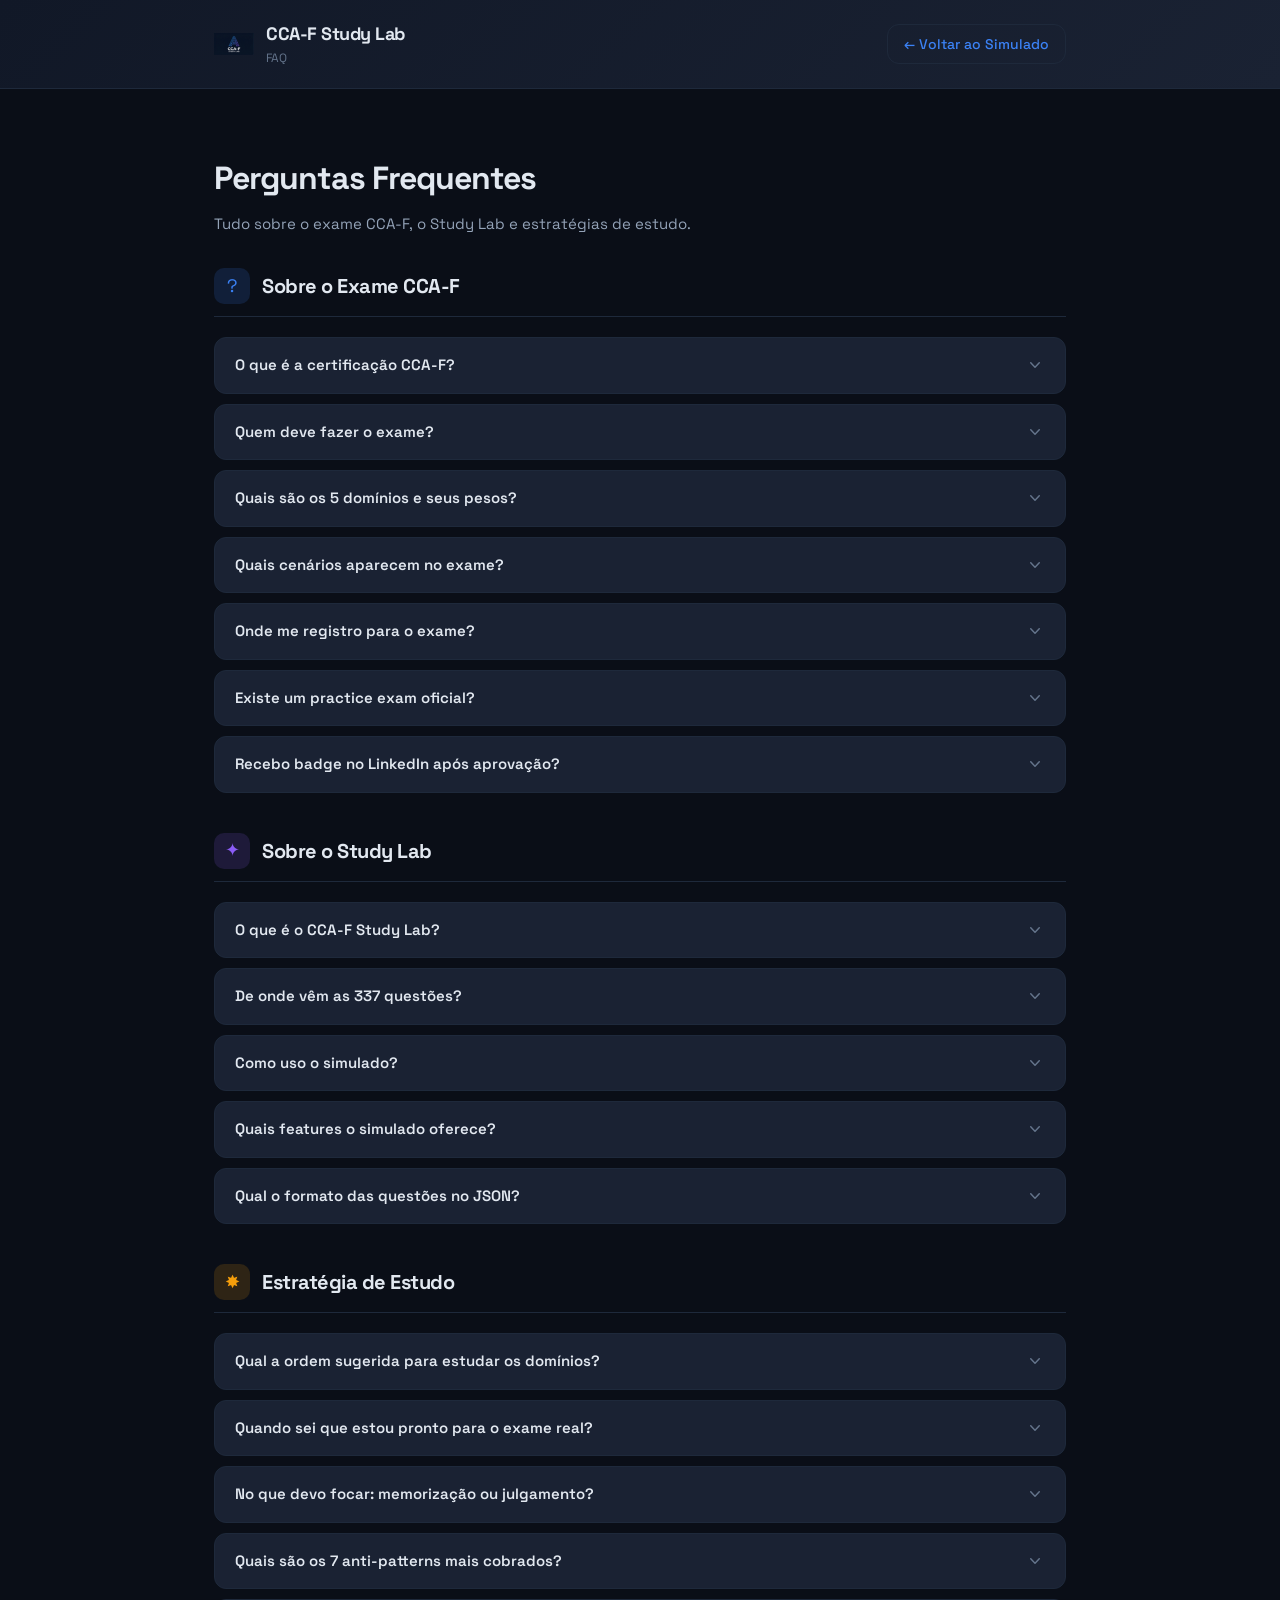
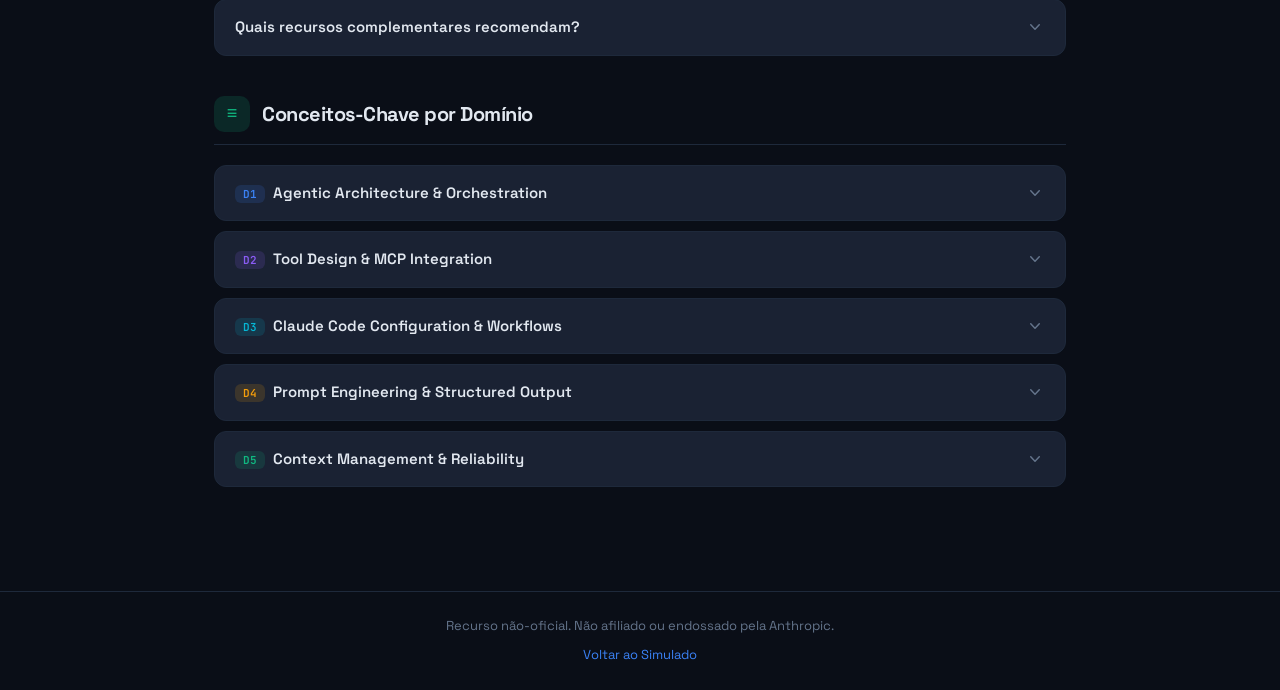
==== ccaf-faq.html @ 4660d0f8 "feat: add inline favicon, logo, and OpenGraph/Twitter meta tags to HTML files" ====
<!DOCTYPE html>
<html lang="pt-BR">
<head>
<meta charset="UTF-8">
<meta name="viewport" content="width=device-width, initial-scale=1.0">
<title>CCA-F Study Lab — FAQ</title>
<link rel="icon" type="image/png" href="[data-uri]" />
<meta name="description" content="Simulado interativo com 337 questões para a certificação Claude Certified Architect — Foundations (CCA-F). Cobrindo todos os 5 domínios do exame." />
<meta name="theme-color" content="#0a0e17" />
<meta property="og:title" content="CCA-F Study Lab — Simulado Claude Certified Architect" />
<meta property="og:description" content="337 questões de prática para a certificação Claude Certified Architect — Foundations. 5 domínios, 6 fontes, score escalado, feedback imediato." />
<meta property="og:image" content="https://felipebossolani.github.io/claude-certified-architect-foundations-simulado/logo.png" />
<meta property="og:type" content="website" />
<meta name="twitter:card" content="summary_large_image" />
<meta name="twitter:title" content="CCA-F Study Lab" />
<meta name="twitter:description" content="337 questões para a certificação Claude Certified Architect — Foundations" />
<meta name="twitter:image" content="https://felipebossolani.github.io/claude-certified-architect-foundations-simulado/logo.png" />
<link href="https://fonts.googleapis.com/css2?family=JetBrains+Mono:wght@400;500;700&family=Space+Grotesk:wght@400;500;600;700&display=swap" rel="stylesheet">
<style>
:root {
  --bg-primary: #0a0e17;
  --bg-secondary: #111827;
  --bg-card: #1a2233;
  --bg-hover: #1e293b;
  --text-primary: #e2e8f0;
  --text-secondary: #94a3b8;
  --text-muted: #64748b;
  --accent-blue: #3b82f6;
  --accent-cyan: #06b6d4;
  --accent-purple: #8b5cf6;
  --accent-green: #10b981;
  --accent-red: #ef4444;
  --accent-amber: #f59e0b;
  --border: #1e293b;
  --border-active: #334155;
  --radius: 12px;
  --glow-blue: 0 0 20px rgba(59, 130, 246, 0.15);
}
* { margin: 0; padding: 0; box-sizing: border-box; }
body {
  font-family: 'Space Grotesk', sans-serif;
  background: var(--bg-primary);
  color: var(--text-primary);
  min-height: 100vh;
  line-height: 1.6;
}
code, .mono { font-family: 'JetBrains Mono', monospace; }

/* Header */
.header {
  background: linear-gradient(135deg, var(--bg-secondary), var(--bg-card));
  border-bottom: 1px solid var(--border);
  padding: 20px 0;
  position: sticky; top: 0; z-index: 100;
  backdrop-filter: blur(10px);
}
.header-inner {
  max-width: 900px; margin: 0 auto; padding: 0 24px;
  display: flex; align-items: center; justify-content: space-between;
}
.logo { display: flex; align-items: center; gap: 12px; text-decoration: none; }
.logo-icon {
  width: 40px; height: 40px; border-radius: 10px;
  object-fit: contain;
}
.logo-text { font-size: 18px; font-weight: 700; letter-spacing: -0.5px; color: var(--text-primary); }
.logo-sub { font-size: 12px; color: var(--text-muted); font-weight: 400; }
.back-link {
  display: flex; align-items: center; gap: 6px;
  color: var(--accent-blue); text-decoration: none; font-size: 14px; font-weight: 500;
  padding: 8px 16px; border-radius: var(--radius);
  border: 1px solid var(--border); transition: all 0.2s;
}
.back-link:hover { border-color: var(--accent-blue); background: rgba(59,130,246,0.08); }

/* Container */
.container { max-width: 900px; margin: 0 auto; padding: 24px; }

/* Hero */
.hero { padding: 40px 0 32px; }
.hero-title { font-size: 32px; font-weight: 700; letter-spacing: -1px; margin-bottom: 8px; }
.hero-subtitle { color: var(--text-secondary); font-size: 15px; max-width: 600px; }

/* Section */
.section { margin-bottom: 40px; }
.section-header {
  display: flex; align-items: center; gap: 12px; margin-bottom: 20px;
  padding-bottom: 12px; border-bottom: 1px solid var(--border);
}
.section-icon {
  width: 36px; height: 36px; border-radius: 10px;
  display: flex; align-items: center; justify-content: center;
  font-size: 18px; flex-shrink: 0;
}
.section-icon.exam { background: rgba(59,130,246,0.15); color: var(--accent-blue); }
.section-icon.lab { background: rgba(139,92,246,0.15); color: var(--accent-purple); }
.section-icon.strategy { background: rgba(245,158,11,0.15); color: var(--accent-amber); }
.section-icon.concepts { background: rgba(16,185,129,0.15); color: var(--accent-green); }
.section-title { font-size: 20px; font-weight: 700; letter-spacing: -0.5px; }

/* Accordion */
.faq-item {
  background: var(--bg-card); border: 1px solid var(--border);
  border-radius: var(--radius); margin-bottom: 10px;
  overflow: hidden; transition: border-color 0.2s;
}
.faq-item:hover { border-color: var(--border-active); }
.faq-item.open { border-color: var(--border-active); }
.faq-question {
  padding: 16px 20px; cursor: pointer; user-select: none;
  display: flex; align-items: center; justify-content: space-between; gap: 16px;
  font-weight: 600; font-size: 15px; line-height: 1.5;
}
.faq-question:hover { background: var(--bg-hover); }
.faq-chevron {
  flex-shrink: 0; width: 20px; height: 20px;
  transition: transform 0.25s ease;
  color: var(--text-muted);
}
.faq-item.open .faq-chevron { transform: rotate(180deg); }
.faq-answer {
  max-height: 0; overflow: hidden;
  transition: max-height 0.35s ease;
}
.faq-answer-inner {
  padding: 0 20px 20px;
  font-size: 14px; color: var(--text-secondary); line-height: 1.7;
}
.faq-answer-inner p { margin-bottom: 12px; }
.faq-answer-inner p:last-child { margin-bottom: 0; }
.faq-answer-inner strong { color: var(--text-primary); }
.faq-answer-inner code {
  background: rgba(6,182,212,0.1); padding: 2px 6px; border-radius: 4px;
  font-size: 13px; color: var(--accent-cyan);
}
.faq-answer-inner a { color: var(--accent-blue); text-decoration: none; }
.faq-answer-inner a:hover { text-decoration: underline; }
.faq-answer-inner ul, .faq-answer-inner ol { margin: 8px 0 12px 20px; }
.faq-answer-inner li { margin-bottom: 6px; }

/* Domain table */
.domain-table { width: 100%; border-collapse: collapse; margin: 12px 0; font-size: 13px; }
.domain-table th {
  text-align: left; padding: 8px 12px; font-weight: 600;
  border-bottom: 1px solid var(--border); color: var(--text-muted);
  font-family: 'JetBrains Mono', monospace; font-size: 11px; text-transform: uppercase; letter-spacing: 0.5px;
}
.domain-table td { padding: 8px 12px; border-bottom: 1px solid var(--border); }
.domain-badge {
  padding: 2px 8px; border-radius: 6px; font-size: 11px;
  font-weight: 600; font-family: 'JetBrains Mono', monospace;
}
.d1-badge { background: rgba(59,130,246,0.15); color: var(--accent-blue); }
.d2-badge { background: rgba(139,92,246,0.15); color: var(--accent-purple); }
.d3-badge { background: rgba(6,182,212,0.15); color: var(--accent-cyan); }
.d4-badge { background: rgba(245,158,11,0.15); color: var(--accent-amber); }
.d5-badge { background: rgba(16,185,129,0.15); color: var(--accent-green); }

/* Info box */
.info-box {
  background: rgba(59,130,246,0.06);
  border-left: 3px solid var(--accent-blue);
  border-radius: 0 8px 8px 0;
  padding: 12px 16px; margin: 12px 0;
  font-size: 13px;
}
.warning-box {
  background: rgba(245,158,11,0.06);
  border-left: 3px solid var(--accent-amber);
  border-radius: 0 8px 8px 0;
  padding: 12px 16px; margin: 12px 0;
  font-size: 13px;
}

/* Concept cards */
.concept-grid { display: grid; gap: 8px; margin: 12px 0; }
.concept-item {
  display: flex; gap: 8px; align-items: baseline;
  font-size: 13px; line-height: 1.6;
}
.concept-bullet {
  flex-shrink: 0; width: 6px; height: 6px; border-radius: 50%;
  margin-top: 8px;
}

/* Footer */
.footer {
  border-top: 1px solid var(--border);
  padding: 24px 0; margin-top: 40px;
  text-align: center; font-size: 13px; color: var(--text-muted);
}
.footer a { color: var(--accent-blue); text-decoration: none; }
.footer a:hover { text-decoration: underline; }

@media (max-width: 640px) {
  .header-inner { flex-direction: column; gap: 12px; }
  .hero-title { font-size: 24px; }
  .faq-question { font-size: 14px; padding: 14px 16px; }
  .faq-answer-inner { padding: 0 16px 16px; }
  .domain-table { font-size: 12px; }
  .domain-table th, .domain-table td { padding: 6px 8px; }
}
</style>
</head>
<body>

<header class="header">
  <div class="header-inner">
    <a href="index.html" class="logo">
      <img class="logo-icon" src="[data-uri]" alt="CCA-F Study Lab" />
      <div><div class="logo-text">CCA-F Study Lab</div><div class="logo-sub">FAQ</div></div>
    </a>
    <a href="index.html" class="back-link">← Voltar ao Simulado</a>
  </div>
</header>

<main class="container">
  <div class="hero">
    <div class="hero-title">Perguntas Frequentes</div>
    <div class="hero-subtitle">Tudo sobre o exame CCA-F, o Study Lab e estratégias de estudo.</div>
  </div>

  <!-- ═══════════════════════════════════ -->
  <!-- SOBRE O EXAME CCA-F               -->
  <!-- ═══════════════════════════════════ -->
  <div class="section">
    <div class="section-header">
      <div class="section-icon exam">?</div>
      <div class="section-title">Sobre o Exame CCA-F</div>
    </div>

    <div class="faq-item">
      <div class="faq-question" onclick="toggle(this)">
        O que é a certificação CCA-F?
        <svg class="faq-chevron" viewBox="0 0 20 20" fill="currentColor"><path fill-rule="evenodd" d="M5.23 7.21a.75.75 0 011.06.02L10 11.168l3.71-3.938a.75.75 0 111.08 1.04l-4.25 4.5a.75.75 0 01-1.08 0l-4.25-4.5a.75.75 0 01.02-1.06z"/></svg>
      </div>
      <div class="faq-answer"><div class="faq-answer-inner">
        <p>A <strong>Claude Certified Architect — Foundations (CCA-F)</strong> é a certificação de nível 301 da Anthropic para arquitetos de soluções que trabalham com Claude.</p>
        <table class="domain-table">
          <tr><td><strong>Formato</strong></td><td>60 questões de múltipla escolha</td></tr>
          <tr><td><strong>Duração</strong></td><td>120 minutos</td></tr>
          <tr><td><strong>Score mínimo</strong></td><td>720 / 1000 (escala de 100–1000)</td></tr>
          <tr><td><strong>Custo</strong></td><td>$99 USD</td></tr>
          <tr><td><strong>Tentativas</strong></td><td>1 tentativa por compra</td></tr>
          <tr><td><strong>Proctoring</strong></td><td>Online, via ProctorFree</td></tr>
        </table>
        <p>Após aprovação, você recebe um badge digital para adicionar ao LinkedIn.</p>
      </div></div>
    </div>

    <div class="faq-item">
      <div class="faq-question" onclick="toggle(this)">
        Quem deve fazer o exame?
        <svg class="faq-chevron" viewBox="0 0 20 20" fill="currentColor"><path fill-rule="evenodd" d="M5.23 7.21a.75.75 0 011.06.02L10 11.168l3.71-3.938a.75.75 0 111.08 1.04l-4.25 4.5a.75.75 0 01-1.08 0l-4.25-4.5a.75.75 0 01.02-1.06z"/></svg>
      </div>
      <div class="faq-answer"><div class="faq-answer-inner">
        <p>O exame é voltado para <strong>solution architects</strong> com pelo menos <strong>6 meses de experiência prática</strong> com o ecossistema Claude, incluindo:</p>
        <ul>
          <li>Claude APIs (Messages API, tool use)</li>
          <li>Agent SDK e padrões de agentes</li>
          <li>Claude Code (CLI, configuração, workflows)</li>
          <li>Model Context Protocol (MCP)</li>
        </ul>
        <p>Se você é desenvolvedor, CTO ou tech lead que usa Claude em produção, este é o exame certo.</p>
      </div></div>
    </div>

    <div class="faq-item">
      <div class="faq-question" onclick="toggle(this)">
        Quais são os 5 domínios e seus pesos?
        <svg class="faq-chevron" viewBox="0 0 20 20" fill="currentColor"><path fill-rule="evenodd" d="M5.23 7.21a.75.75 0 011.06.02L10 11.168l3.71-3.938a.75.75 0 111.08 1.04l-4.25 4.5a.75.75 0 01-1.08 0l-4.25-4.5a.75.75 0 01.02-1.06z"/></svg>
      </div>
      <div class="faq-answer"><div class="faq-answer-inner">
        <table class="domain-table">
          <thead><tr><th>Domínio</th><th>Título</th><th>Peso</th></tr></thead>
          <tbody>
            <tr><td><span class="domain-badge d1-badge">D1</span></td><td>Agentic Architecture &amp; Orchestration</td><td><strong>27%</strong></td></tr>
            <tr><td><span class="domain-badge d2-badge">D2</span></td><td>Tool Design &amp; MCP Integration</td><td><strong>18%</strong></td></tr>
            <tr><td><span class="domain-badge d3-badge">D3</span></td><td>Claude Code Configuration &amp; Workflows</td><td><strong>20%</strong></td></tr>
            <tr><td><span class="domain-badge d4-badge">D4</span></td><td>Prompt Engineering &amp; Structured Output</td><td><strong>20%</strong></td></tr>
            <tr><td><span class="domain-badge d5-badge">D5</span></td><td>Context Management &amp; Reliability</td><td><strong>15%</strong></td></tr>
          </tbody>
        </table>
        <p>D1 sozinho vale mais de um quarto do exame — é o domínio mais importante.</p>
      </div></div>
    </div>

    <div class="faq-item">
      <div class="faq-question" onclick="toggle(this)">
        Quais cenários aparecem no exame?
        <svg class="faq-chevron" viewBox="0 0 20 20" fill="currentColor"><path fill-rule="evenodd" d="M5.23 7.21a.75.75 0 011.06.02L10 11.168l3.71-3.938a.75.75 0 111.08 1.04l-4.25 4.5a.75.75 0 01-1.08 0l-4.25-4.5a.75.75 0 01.02-1.06z"/></svg>
      </div>
      <div class="faq-answer"><div class="faq-answer-inner">
        <p>Existem <strong>6 cenários</strong> no banco do exame. Em cada tentativa, <strong>4 são sorteados</strong>:</p>
        <ol>
          <li><strong>Customer Support Resolution Agent</strong> — loops agênticos, tool design, escalation</li>
          <li><strong>Code Generation with Claude Code</strong> — CLAUDE.md, plan mode, slash commands</li>
          <li><strong>Multi-Agent Research System</strong> — coordinator patterns, error propagation, context</li>
          <li><strong>Developer Productivity with Claude</strong> — built-in tools, MCP integration</li>
          <li><strong>Claude Code for CI/CD</strong> — non-interactive mode, structured output, batch</li>
          <li><strong>Structured Data Extraction</strong> — JSON schemas, validation loops, human review</li>
        </ol>
        <p>As questões são contextualizadas dentro desses cenários, exigindo julgamento arquitetural aplicado.</p>
      </div></div>
    </div>

    <div class="faq-item">
      <div class="faq-question" onclick="toggle(this)">
        Onde me registro para o exame?
        <svg class="faq-chevron" viewBox="0 0 20 20" fill="currentColor"><path fill-rule="evenodd" d="M5.23 7.21a.75.75 0 011.06.02L10 11.168l3.71-3.938a.75.75 0 111.08 1.04l-4.25 4.5a.75.75 0 01-1.08 0l-4.25-4.5a.75.75 0 01.02-1.06z"/></svg>
      </div>
      <div class="faq-answer"><div class="faq-answer-inner">
        <p>O registro é feito na <a href="https://anthropic.skilljar.com" target="_blank">Anthropic Academy (anthropic.skilljar.com)</a>. Lá você encontra os cursos preparatórios gratuitos e o link para comprar o voucher do exame ($99).</p>
      </div></div>
    </div>

    <div class="faq-item">
      <div class="faq-question" onclick="toggle(this)">
        Existe um practice exam oficial?
        <svg class="faq-chevron" viewBox="0 0 20 20" fill="currentColor"><path fill-rule="evenodd" d="M5.23 7.21a.75.75 0 011.06.02L10 11.168l3.71-3.938a.75.75 0 111.08 1.04l-4.25 4.5a.75.75 0 01-1.08 0l-4.25-4.5a.75.75 0 01.02-1.06z"/></svg>
      </div>
      <div class="faq-answer"><div class="faq-answer-inner">
        <p>Sim. A Anthropic disponibiliza um <strong>practice exam com 60 questões</strong> no Skilljar, gratuito. Ele simula o formato real do exame.</p>
        <div class="info-box">
          <strong>Dica:</strong> Tente tirar <strong>900+ no practice exam</strong> antes de agendar o exame real. Se você está consistentemente acima de 900, provavelmente está pronto.
        </div>
      </div></div>
    </div>

    <div class="faq-item">
      <div class="faq-question" onclick="toggle(this)">
        Recebo badge no LinkedIn após aprovação?
        <svg class="faq-chevron" viewBox="0 0 20 20" fill="currentColor"><path fill-rule="evenodd" d="M5.23 7.21a.75.75 0 011.06.02L10 11.168l3.71-3.938a.75.75 0 111.08 1.04l-4.25 4.5a.75.75 0 01-1.08 0l-4.25-4.5a.75.75 0 01.02-1.06z"/></svg>
      </div>
      <div class="faq-answer"><div class="faq-answer-inner">
        <p>Sim. Após aprovação, a Anthropic emite um <strong>badge digital</strong> que pode ser adicionado ao seu perfil do LinkedIn como credencial verificável.</p>
      </div></div>
    </div>
  </div>

  <!-- ═══════════════════════════════════ -->
  <!-- SOBRE O STUDY LAB                  -->
  <!-- ═══════════════════════════════════ -->
  <div class="section">
    <div class="section-header">
      <div class="section-icon lab">&#x2726;</div>
      <div class="section-title">Sobre o Study Lab</div>
    </div>

    <div class="faq-item">
      <div class="faq-question" onclick="toggle(this)">
        O que é o CCA-F Study Lab?
        <svg class="faq-chevron" viewBox="0 0 20 20" fill="currentColor"><path fill-rule="evenodd" d="M5.23 7.21a.75.75 0 011.06.02L10 11.168l3.71-3.938a.75.75 0 111.08 1.04l-4.25 4.5a.75.75 0 01-1.08 0l-4.25-4.5a.75.75 0 01.02-1.06z"/></svg>
      </div>
      <div class="faq-answer"><div class="faq-answer-inner">
        <p>Um <strong>repositório de estudos não-oficial</strong> com um simulado interativo para a certificação CCA-F. Criado por e para a comunidade de devs que estão se preparando para o exame.</p>
        <div class="warning-box">
          <strong>Aviso:</strong> Este projeto não é afiliado nem endossado pela Anthropic.
        </div>
      </div></div>
    </div>

    <div class="faq-item">
      <div class="faq-question" onclick="toggle(this)">
        De onde vêm as 337 questões?
        <svg class="faq-chevron" viewBox="0 0 20 20" fill="currentColor"><path fill-rule="evenodd" d="M5.23 7.21a.75.75 0 011.06.02L10 11.168l3.71-3.938a.75.75 0 111.08 1.04l-4.25 4.5a.75.75 0 01-1.08 0l-4.25-4.5a.75.75 0 01.02-1.06z"/></svg>
      </div>
      <div class="faq-answer"><div class="faq-answer-inner">
        <p>As questões foram coletadas e deduplicadas de <strong>6 fontes</strong>:</p>
        <table class="domain-table">
          <thead><tr><th>Fonte</th><th>Qtd</th><th>Origem</th></tr></thead>
          <tbody>
            <tr><td>official-exam-guide</td><td>11</td><td>Anthropic Exam Guide</td></tr>
            <tr><td>community-generated</td><td>45</td><td>Baseadas nos task statements</td></tr>
            <tr><td>sgridworks</td><td>100</td><td><a href="https://github.com/SGridworks/claude-certified-architect-training" target="_blank">SGridworks repo</a></td></tr>
            <tr><td>sgridworks-fullexam</td><td>49</td><td>SGridworks full exam</td></tr>
            <tr><td>olivier-alter</td><td>74</td><td><a href="https://github.com/OlivierAlter/Claude-Certified-Architect-Foundations-Certification-Exam" target="_blank">OlivierAlter repo</a></td></tr>
            <tr><td>paullarionov</td><td>58</td><td><a href="https://github.com/paullarionov/claude-certified-architect" target="_blank">PaulLarionov repo</a></td></tr>
          </tbody>
        </table>
      </div></div>
    </div>

    <div class="faq-item">
      <div class="faq-question" onclick="toggle(this)">
        Como uso o simulado?
        <svg class="faq-chevron" viewBox="0 0 20 20" fill="currentColor"><path fill-rule="evenodd" d="M5.23 7.21a.75.75 0 011.06.02L10 11.168l3.71-3.938a.75.75 0 111.08 1.04l-4.25 4.5a.75.75 0 01-1.08 0l-4.25-4.5a.75.75 0 01.02-1.06z"/></svg>
      </div>
      <div class="faq-answer"><div class="faq-answer-inner">
        <p>Abra o <a href="index.html">simulado</a> no navegador (funciona offline, zero dependências). Na tela inicial:</p>
        <ol>
          <li><strong>Selecione domínios</strong> — escolha D1–D5 individualmente ou todos</li>
          <li><strong>Modo de feedback</strong> — <code>Imediato</code> (revela ao clicar) ou <code>No final</code> (confirma antes)</li>
          <li><strong>Ordem</strong> — <code>Embaralhar</code> ou <code>Sequencial</code></li>
          <li>Clique <strong>Iniciar</strong></li>
        </ol>
      </div></div>
    </div>

    <div class="faq-item">
      <div class="faq-question" onclick="toggle(this)">
        Quais features o simulado oferece?
        <svg class="faq-chevron" viewBox="0 0 20 20" fill="currentColor"><path fill-rule="evenodd" d="M5.23 7.21a.75.75 0 011.06.02L10 11.168l3.71-3.938a.75.75 0 111.08 1.04l-4.25 4.5a.75.75 0 01-1.08 0l-4.25-4.5a.75.75 0 01.02-1.06z"/></svg>
      </div>
      <div class="faq-answer"><div class="faq-answer-inner">
        <ul>
          <li><strong>Score escalado</strong> — 100 a 1000 (mesmo formato do exame real)</li>
          <li><strong>Breakdown por domínio</strong> — veja onde está forte e onde precisa melhorar</li>
          <li><strong>Refazer erradas</strong> — embaralha apenas as questões que você errou para drill down</li>
          <li><strong>Funciona offline</strong> — HTML self-contained, sem server</li>
          <li><strong>Explicações detalhadas</strong> — cada questão tem explicação da resposta correta e por que as alternativas estão erradas</li>
        </ul>
      </div></div>
    </div>

    <div class="faq-item">
      <div class="faq-question" onclick="toggle(this)">
        Qual o formato das questões no JSON?
        <svg class="faq-chevron" viewBox="0 0 20 20" fill="currentColor"><path fill-rule="evenodd" d="M5.23 7.21a.75.75 0 011.06.02L10 11.168l3.71-3.938a.75.75 0 111.08 1.04l-4.25 4.5a.75.75 0 01-1.08 0l-4.25-4.5a.75.75 0 01.02-1.06z"/></svg>
      </div>
      <div class="faq-answer"><div class="faq-answer-inner">
        <p>Cada questão em <code>all_questions.json</code> segue este schema:</p>
        <pre style="background:var(--bg-secondary);padding:16px;border-radius:8px;overflow-x:auto;margin:12px 0;font-size:13px;line-height:1.5;"><code>{
  "id": "D1-001",
  "source": "official-exam-guide",
  "scenario": "Customer Support Resolution Agent",
  "task_statement": "1.4",
  "question": "Texto da pergunta...",
  "options": { "A": "...", "B": "...", "C": "...", "D": "..." },
  "correct": "A",
  "explanation": "Explicação detalhada...",
  "domain": "D1"
}</code></pre>
      </div></div>
    </div>
  </div>

  <!-- ═══════════════════════════════════ -->
  <!-- ESTRATÉGIA DE ESTUDO               -->
  <!-- ═══════════════════════════════════ -->
  <div class="section">
    <div class="section-header">
      <div class="section-icon strategy">&#x2738;</div>
      <div class="section-title">Estratégia de Estudo</div>
    </div>

    <div class="faq-item">
      <div class="faq-question" onclick="toggle(this)">
        Qual a ordem sugerida para estudar os domínios?
        <svg class="faq-chevron" viewBox="0 0 20 20" fill="currentColor"><path fill-rule="evenodd" d="M5.23 7.21a.75.75 0 011.06.02L10 11.168l3.71-3.938a.75.75 0 111.08 1.04l-4.25 4.5a.75.75 0 01-1.08 0l-4.25-4.5a.75.75 0 01.02-1.06z"/></svg>
      </div>
      <div class="faq-answer"><div class="faq-answer-inner">
        <p><strong>Por peso no exame:</strong></p>
        <ol>
          <li><span class="domain-badge d1-badge">D1</span> Agentic Architecture — <strong>27%</strong> (maior peso, comece aqui)</li>
          <li><span class="domain-badge d3-badge">D3</span> Claude Code Config — <strong>20%</strong></li>
          <li><span class="domain-badge d4-badge">D4</span> Prompt Engineering — <strong>20%</strong></li>
          <li><span class="domain-badge d2-badge">D2</span> Tool Design &amp; MCP — <strong>18%</strong></li>
          <li><span class="domain-badge d5-badge">D5</span> Context &amp; Reliability — <strong>15%</strong></li>
        </ol>
        <p><strong>Alternativa — por familiaridade:</strong> se você já usa Claude Code no dia a dia, comece por D3 para consolidar o que já sabe, e depois ataque D1.</p>
      </div></div>
    </div>

    <div class="faq-item">
      <div class="faq-question" onclick="toggle(this)">
        Quando sei que estou pronto para o exame real?
        <svg class="faq-chevron" viewBox="0 0 20 20" fill="currentColor"><path fill-rule="evenodd" d="M5.23 7.21a.75.75 0 011.06.02L10 11.168l3.71-3.938a.75.75 0 111.08 1.04l-4.25 4.5a.75.75 0 01-1.08 0l-4.25-4.5a.75.75 0 01.02-1.06z"/></svg>
      </div>
      <div class="faq-answer"><div class="faq-answer-inner">
        <p>Faça o <strong>practice exam oficial no Skilljar</strong>. Se você tirar consistentemente <strong>900+</strong>, provavelmente está pronto.</p>
        <div class="info-box">
          O exame real tem 60 questões e exige 720 para aprovação. Uma margem de 180 pontos (900 vs 720) dá confiança suficiente para lidar com questões mais difíceis ou cenários desconhecidos.
        </div>
      </div></div>
    </div>

    <div class="faq-item">
      <div class="faq-question" onclick="toggle(this)">
        No que devo focar: memorização ou julgamento?
        <svg class="faq-chevron" viewBox="0 0 20 20" fill="currentColor"><path fill-rule="evenodd" d="M5.23 7.21a.75.75 0 011.06.02L10 11.168l3.71-3.938a.75.75 0 111.08 1.04l-4.25 4.5a.75.75 0 01-1.08 0l-4.25-4.5a.75.75 0 01.02-1.06z"/></svg>
      </div>
      <div class="faq-answer"><div class="faq-answer-inner">
        <p><strong>Julgamento arquitetural.</strong> O exame não testa se você decorou APIs — ele testa se você sabe escolher a abordagem certa para cada situação. Muitas questões apresentam opções que "parecem certas" mas são anti-patterns.</p>
        <p>Foque em entender <strong>por que</strong> cada alternativa errada está errada, não apenas qual é a correta.</p>
      </div></div>
    </div>

    <div class="faq-item">
      <div class="faq-question" onclick="toggle(this)">
        Quais são os 7 anti-patterns mais cobrados?
        <svg class="faq-chevron" viewBox="0 0 20 20" fill="currentColor"><path fill-rule="evenodd" d="M5.23 7.21a.75.75 0 011.06.02L10 11.168l3.71-3.938a.75.75 0 111.08 1.04l-4.25 4.5a.75.75 0 01-1.08 0l-4.25-4.5a.75.75 0 01.02-1.06z"/></svg>
      </div>
      <div class="faq-answer"><div class="faq-answer-inner">
        <ol>
          <li><strong>Parsing natural language para loop termination</strong> — usar <code>stop_reason</code> em vez de tentar interpretar texto</li>
          <li><strong>Arbitrary iteration caps</strong> — limites fixos sem critério de convergência real</li>
          <li><strong>Prompt-only enforcement para business rules</strong> — regras críticas precisam de enforcement programático, não apenas instruções no prompt</li>
          <li><strong>Subagent context leakage</strong> — agentes filhos não devem vazar contexto entre si sem controle</li>
          <li><strong>Ambiguous tool descriptions</strong> — descriptions são o mecanismo primário de seleção de tools pelo modelo</li>
          <li><strong>Self-review no mesmo contexto</strong> — o modelo revisando seu próprio output no mesmo context window tende a confirmar erros</li>
          <li><strong>Progressive summarization sem preservar dados críticos</strong> — sumarização que descarta informações essenciais</li>
        </ol>
      </div></div>
    </div>

    <div class="faq-item">
      <div class="faq-question" onclick="toggle(this)">
        Quais recursos complementares recomendam?
        <svg class="faq-chevron" viewBox="0 0 20 20" fill="currentColor"><path fill-rule="evenodd" d="M5.23 7.21a.75.75 0 011.06.02L10 11.168l3.71-3.938a.75.75 0 111.08 1.04l-4.25 4.5a.75.75 0 01-1.08 0l-4.25-4.5a.75.75 0 01.02-1.06z"/></svg>
      </div>
      <div class="faq-answer"><div class="faq-answer-inner">
        <ul>
          <li><a href="https://anthropic.skilljar.com" target="_blank">Anthropic Academy</a> — cursos oficiais gratuitos + practice exam</li>
          <li><a href="https://github.com/SGridworks/claude-certified-architect-training" target="_blank">SGridworks RPG</a> — treinamento gamificado</li>
          <li><a href="https://claudecertifications.com" target="_blank">claudecertifications.com</a> — 25 questões grátis + study guides</li>
          <li><a href="https://www.certsafari.com/anthropic/claude-certified-architect" target="_blank">CertSafari</a> — 360 flashcards</li>
        </ul>
      </div></div>
    </div>
  </div>

  <!-- ═══════════════════════════════════ -->
  <!-- CONCEITOS-CHAVE POR DOMÍNIO        -->
  <!-- ═══════════════════════════════════ -->
  <div class="section">
    <div class="section-header">
      <div class="section-icon concepts">&#x2261;</div>
      <div class="section-title">Conceitos-Chave por Domínio</div>
    </div>

    <div class="faq-item">
      <div class="faq-question" onclick="toggle(this)">
        <span><span class="domain-badge d1-badge">D1</span>&nbsp; Agentic Architecture &amp; Orchestration</span>
        <svg class="faq-chevron" viewBox="0 0 20 20" fill="currentColor"><path fill-rule="evenodd" d="M5.23 7.21a.75.75 0 011.06.02L10 11.168l3.71-3.938a.75.75 0 111.08 1.04l-4.25 4.5a.75.75 0 01-1.08 0l-4.25-4.5a.75.75 0 01.02-1.06z"/></svg>
      </div>
      <div class="faq-answer"><div class="faq-answer-inner">
        <ul>
          <li><code>stop_reason</code> — use <code>tool_use</code> vs <code>end_turn</code> para controlar loops agênticos (nunca parse NL)</li>
          <li><strong>Hub-and-spoke</strong> — padrão de coordenação com agente central que delega para subagentes especializados</li>
          <li><strong>Task tool</strong> — mecanismo para criar e gerenciar subagentes com contexto isolado</li>
          <li><code>allowedTools</code> — restringe quais tools cada agente/subagente pode usar</li>
          <li><strong>PostToolUse hooks</strong> — interceptam resultados de tools para validação, logging ou transformação</li>
          <li><strong>Context isolation</strong> — subagentes devem operar com contexto separado para evitar leakage</li>
        </ul>
      </div></div>
    </div>

    <div class="faq-item">
      <div class="faq-question" onclick="toggle(this)">
        <span><span class="domain-badge d2-badge">D2</span>&nbsp; Tool Design &amp; MCP Integration</span>
        <svg class="faq-chevron" viewBox="0 0 20 20" fill="currentColor"><path fill-rule="evenodd" d="M5.23 7.21a.75.75 0 011.06.02L10 11.168l3.71-3.938a.75.75 0 111.08 1.04l-4.25 4.5a.75.75 0 01-1.08 0l-4.25-4.5a.75.75 0 01.02-1.06z"/></svg>
      </div>
      <div class="faq-answer"><div class="faq-answer-inner">
        <ul>
          <li><strong>Tool descriptions</strong> — mecanismo primário de seleção; descriptions claras e específicas > nomes genéricos</li>
          <li><code>isError</code> flag — indica ao modelo que o resultado da tool é um erro (permite recovery inteligente)</li>
          <li><code>errorCategory</code> — categorize erros: <code>transient</code>, <code>validation</code>, <code>permission</code>, <code>business_logic</code></li>
          <li><code>tool_choice</code> — controla seleção: <code>auto</code> (modelo decide), <code>any</code> (deve usar alguma tool), <code>forced</code> (tool específica)</li>
          <li><code>.mcp.json</code> vs <code>~/.claude.json</code> — configuração de MCP servers por projeto vs global</li>
        </ul>
      </div></div>
    </div>

    <div class="faq-item">
      <div class="faq-question" onclick="toggle(this)">
        <span><span class="domain-badge d3-badge">D3</span>&nbsp; Claude Code Configuration &amp; Workflows</span>
        <svg class="faq-chevron" viewBox="0 0 20 20" fill="currentColor"><path fill-rule="evenodd" d="M5.23 7.21a.75.75 0 011.06.02L10 11.168l3.71-3.938a.75.75 0 111.08 1.04l-4.25 4.5a.75.75 0 01-1.08 0l-4.25-4.5a.75.75 0 01.02-1.06z"/></svg>
      </div>
      <div class="faq-answer"><div class="faq-answer-inner">
        <ul>
          <li><strong>CLAUDE.md hierarchy</strong> — 3 níveis: <code>~/.claude/CLAUDE.md</code> (user) → <code>projeto/CLAUDE.md</code> (project) → <code>subdir/CLAUDE.md</code> (directory)</li>
          <li><code>.claude/rules/</code> — rules com glob patterns para aplicação condicional por tipo de arquivo</li>
          <li><code>.claude/commands/</code> vs <code>.claude/skills/</code> — commands são slash commands customizados; skills têm SKILL.md com frontmatter</li>
          <li><strong>SKILL.md frontmatter</strong> — <code>context: fork</code>, <code>allowed-tools</code>, <code>argument-hint</code> controlam execução</li>
          <li><code>-p</code> flag — modo non-interactive para CI/CD (pipe prompt via stdin ou argumento)</li>
        </ul>
      </div></div>
    </div>

    <div class="faq-item">
      <div class="faq-question" onclick="toggle(this)">
        <span><span class="domain-badge d4-badge">D4</span>&nbsp; Prompt Engineering &amp; Structured Output</span>
        <svg class="faq-chevron" viewBox="0 0 20 20" fill="currentColor"><path fill-rule="evenodd" d="M5.23 7.21a.75.75 0 011.06.02L10 11.168l3.71-3.938a.75.75 0 111.08 1.04l-4.25 4.5a.75.75 0 01-1.08 0l-4.25-4.5a.75.75 0 01.02-1.06z"/></svg>
      </div>
      <div class="faq-answer"><div class="faq-answer-inner">
        <ul>
          <li><strong>Explicit criteria > vague instructions</strong> — "avalie de 1–5 com estes critérios" > "dê feedback"</li>
          <li><strong>Few-shot para format variation</strong> — exemplos concretos são mais eficazes que descrições de formato</li>
          <li><code>tool_use</code> garante <strong>schema compliance mas NÃO semantic accuracy</strong> — o JSON vai ser válido, mas o conteúdo pode estar errado</li>
          <li><strong>Enum + "other" + detail field</strong> — padrão para categorização flexível sem perder dados inesperados</li>
          <li><strong>Validation-retry loops</strong> — valide output programaticamente e peça correção se inválido</li>
        </ul>
      </div></div>
    </div>

    <div class="faq-item">
      <div class="faq-question" onclick="toggle(this)">
        <span><span class="domain-badge d5-badge">D5</span>&nbsp; Context Management &amp; Reliability</span>
        <svg class="faq-chevron" viewBox="0 0 20 20" fill="currentColor"><path fill-rule="evenodd" d="M5.23 7.21a.75.75 0 011.06.02L10 11.168l3.71-3.938a.75.75 0 111.08 1.04l-4.25 4.5a.75.75 0 01-1.08 0l-4.25-4.5a.75.75 0 01.02-1.06z"/></svg>
      </div>
      <div class="faq-answer"><div class="faq-answer-inner">
        <ul>
          <li><strong>Lost in the middle effect</strong> — informações no meio de contextos longos são mais facilmente ignoradas</li>
          <li><strong>Progressive summarization risks</strong> — cada rodada de sumarização pode descartar dados que pareciam irrelevantes mas eram críticos</li>
          <li><strong>Information provenance</strong> — rastreie a origem de cada dado para auditoria e debugging</li>
          <li><strong>Confidence self-reporting</strong> — peça ao modelo para reportar seu nível de confiança junto com a resposta</li>
          <li><strong>Graceful degradation com annotated gaps</strong> — quando informação falta, continue operando mas marque explicitamente o que está faltando</li>
        </ul>
      </div></div>
    </div>
  </div>
</main>

<footer class="footer">
  <p>Recurso não-oficial. Não afiliado ou endossado pela Anthropic.</p>
  <p style="margin-top:8px;"><a href="index.html">Voltar ao Simulado</a></p>
</footer>

<script>
function toggle(el) {
  const item = el.parentElement;
  const answer = item.querySelector('.faq-answer');
  const isOpen = item.classList.contains('open');

  if (isOpen) {
    answer.style.maxHeight = '0';
    item.classList.remove('open');
  } else {
    answer.style.maxHeight = answer.scrollHeight + 'px';
    item.classList.add('open');
  }
}
</script>
</body>
</html>
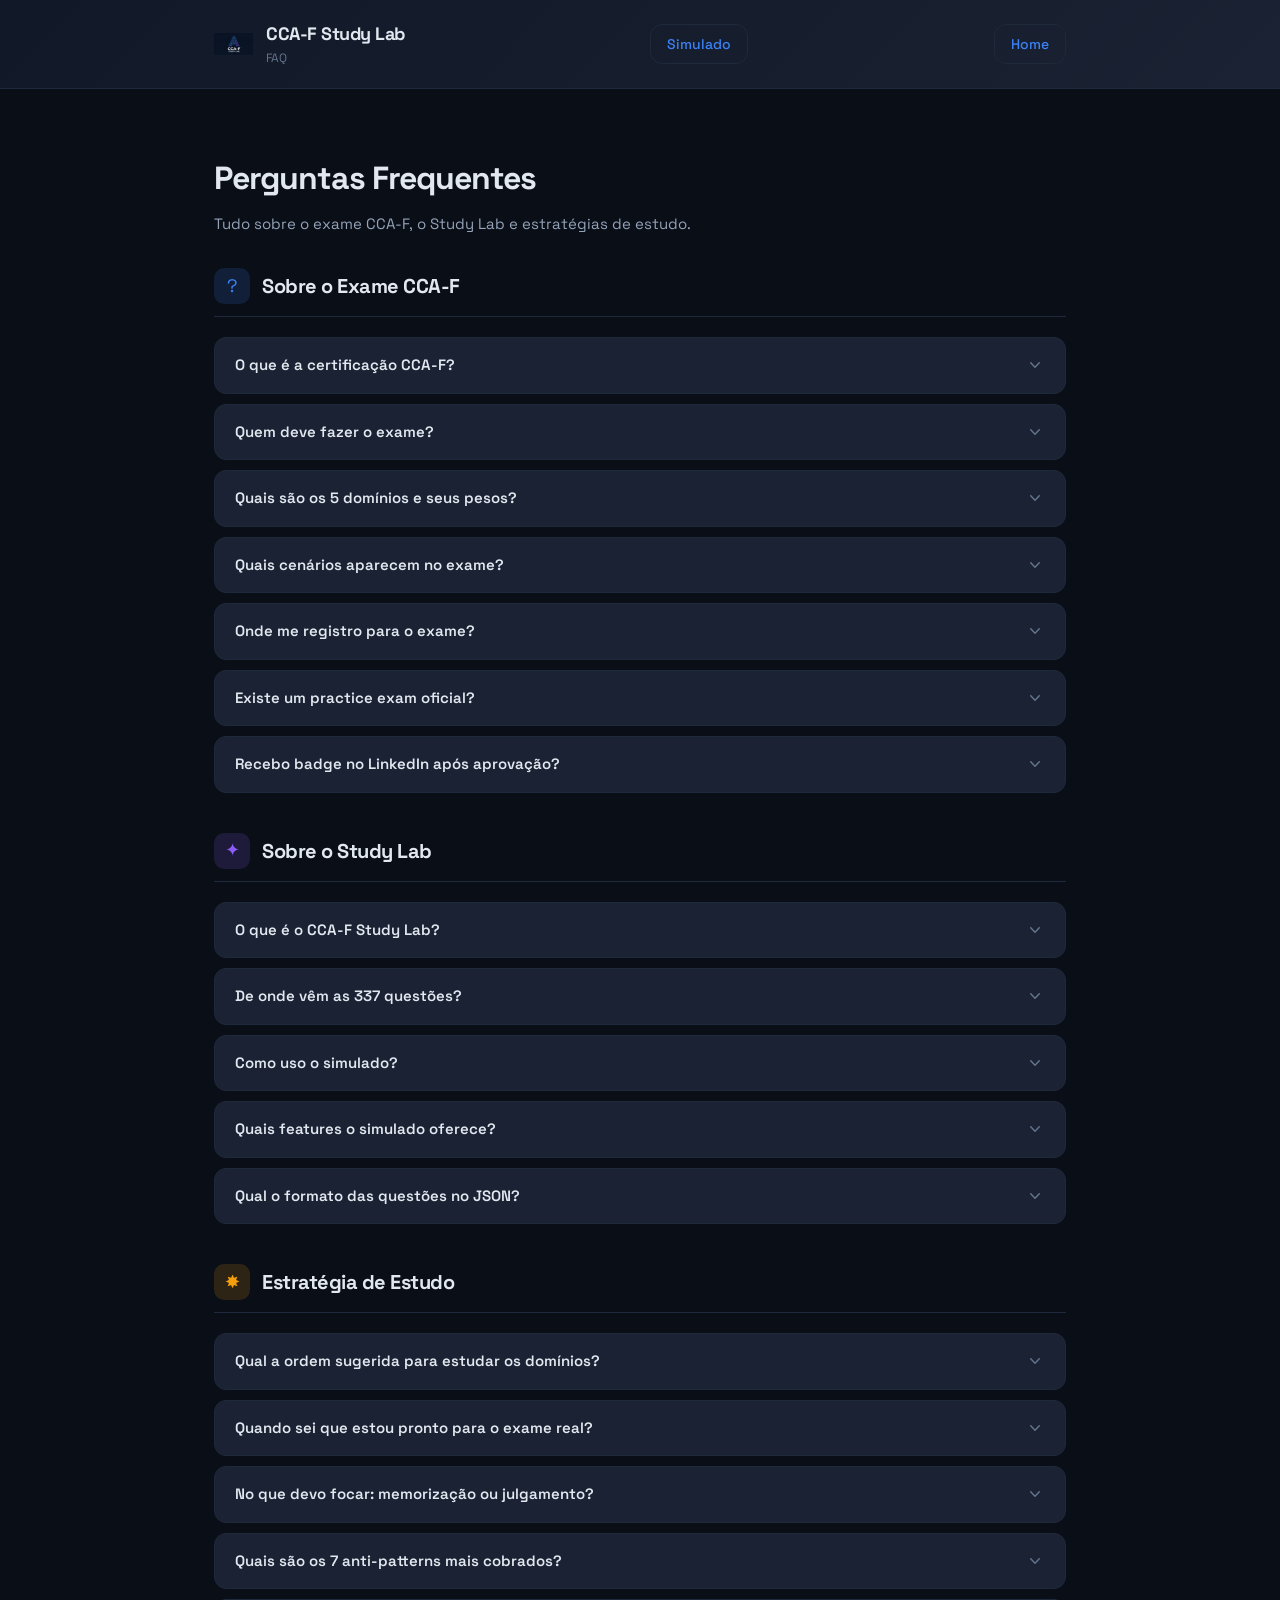
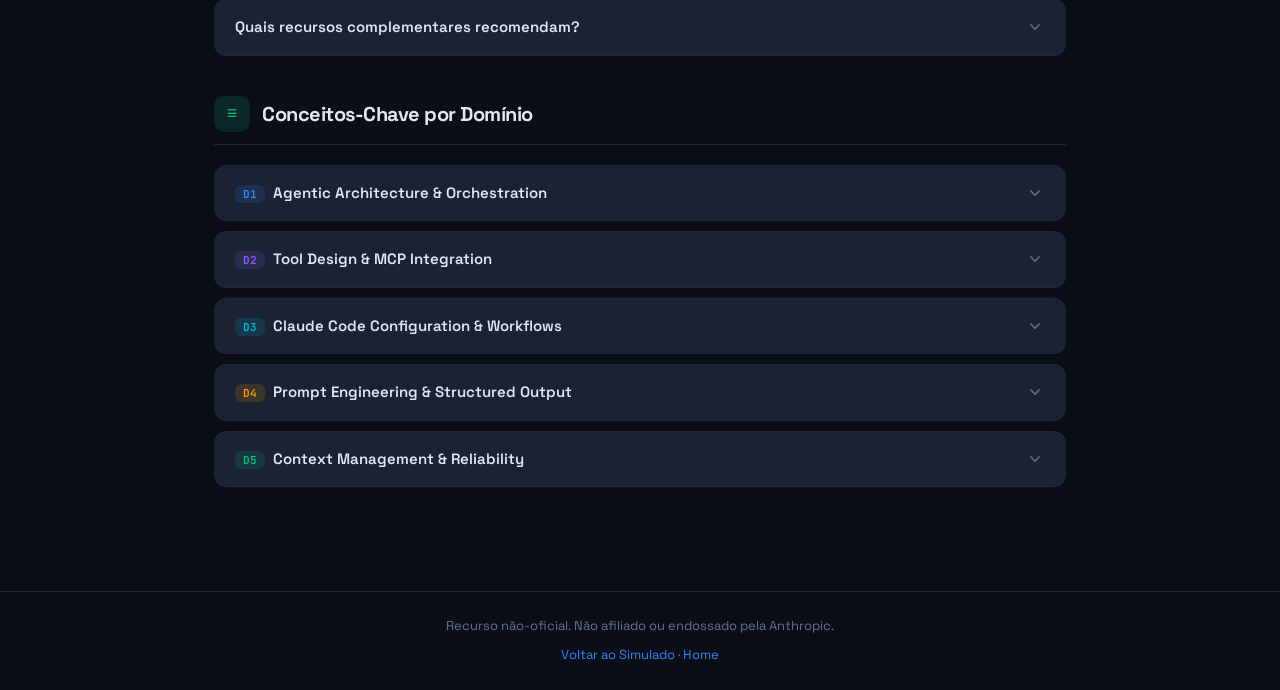
==== commit bfaa029e: "feat: add landing page and restructure navigation - index.html is now a landing page with project de" ====
--- a/ccaf-faq.html
+++ b/ccaf-faq.html
@@ -9,12 +9,12 @@
 <meta name="theme-color" content="#0a0e17" />
 <meta property="og:title" content="CCA-F Study Lab — Simulado Claude Certified Architect" />
 <meta property="og:description" content="337 questões de prática para a certificação Claude Certified Architect — Foundations. 5 domínios, 6 fontes, score escalado, feedback imediato." />
-<meta property="og:image" content="https://felipebossolani.github.io/claude-certified-architect-foundations-simulado/logo.png" />
+<meta property="og:image" content="https://felipebossolani.github.io/claude-certified-architect-foundations-simulado/og-image.png" />
 <meta property="og:type" content="website" />
 <meta name="twitter:card" content="summary_large_image" />
 <meta name="twitter:title" content="CCA-F Study Lab" />
 <meta name="twitter:description" content="337 questões para a certificação Claude Certified Architect — Foundations" />
-<meta name="twitter:image" content="https://felipebossolani.github.io/claude-certified-architect-foundations-simulado/logo.png" />
+<meta name="twitter:image" content="https://felipebossolani.github.io/claude-certified-architect-foundations-simulado/og-image.png" />
 <link href="https://fonts.googleapis.com/css2?family=JetBrains+Mono:wght@400;500;700&family=Space+Grotesk:wght@400;500;600;700&display=swap" rel="stylesheet">
 <style>
 :root {
@@ -206,11 +206,12 @@
 
 <header class="header">
   <div class="header-inner">
-    <a href="index.html" class="logo">
+    <a href="simulado.html" class="logo">
       <img class="logo-icon" src="[data-uri]" alt="CCA-F Study Lab" />
       <div><div class="logo-text">CCA-F Study Lab</div><div class="logo-sub">FAQ</div></div>
     </a>
-    <a href="index.html" class="back-link">← Voltar ao Simulado</a>
+    <a href="simulado.html" class="back-link">Simulado</a>
+    <a href="index.html" class="back-link">Home</a>
   </div>
 </header>
 
@@ -387,7 +388,7 @@
         <svg class="faq-chevron" viewBox="0 0 20 20" fill="currentColor"><path fill-rule="evenodd" d="M5.23 7.21a.75.75 0 011.06.02L10 11.168l3.71-3.938a.75.75 0 111.08 1.04l-4.25 4.5a.75.75 0 01-1.08 0l-4.25-4.5a.75.75 0 01.02-1.06z"/></svg>
       </div>
       <div class="faq-answer"><div class="faq-answer-inner">
-        <p>Abra o <a href="index.html">simulado</a> no navegador (funciona offline, zero dependências). Na tela inicial:</p>
+        <p>Abra o <a href="simulado.html">simulado</a> no navegador (funciona offline, zero dependências). Na tela inicial:</p>
         <ol>
           <li><strong>Selecione domínios</strong> — escolha D1–D5 individualmente ou todos</li>
           <li><strong>Modo de feedback</strong> — <code>Imediato</code> (revela ao clicar) ou <code>No final</code> (confirma antes)</li>
@@ -614,7 +615,7 @@
 
 <footer class="footer">
   <p>Recurso não-oficial. Não afiliado ou endossado pela Anthropic.</p>
-  <p style="margin-top:8px;"><a href="index.html">Voltar ao Simulado</a></p>
+  <p style="margin-top:8px;"><a href="simulado.html">Voltar ao Simulado</a> · <a href="index.html">Home</a></p>
 </footer>
 
 <script>
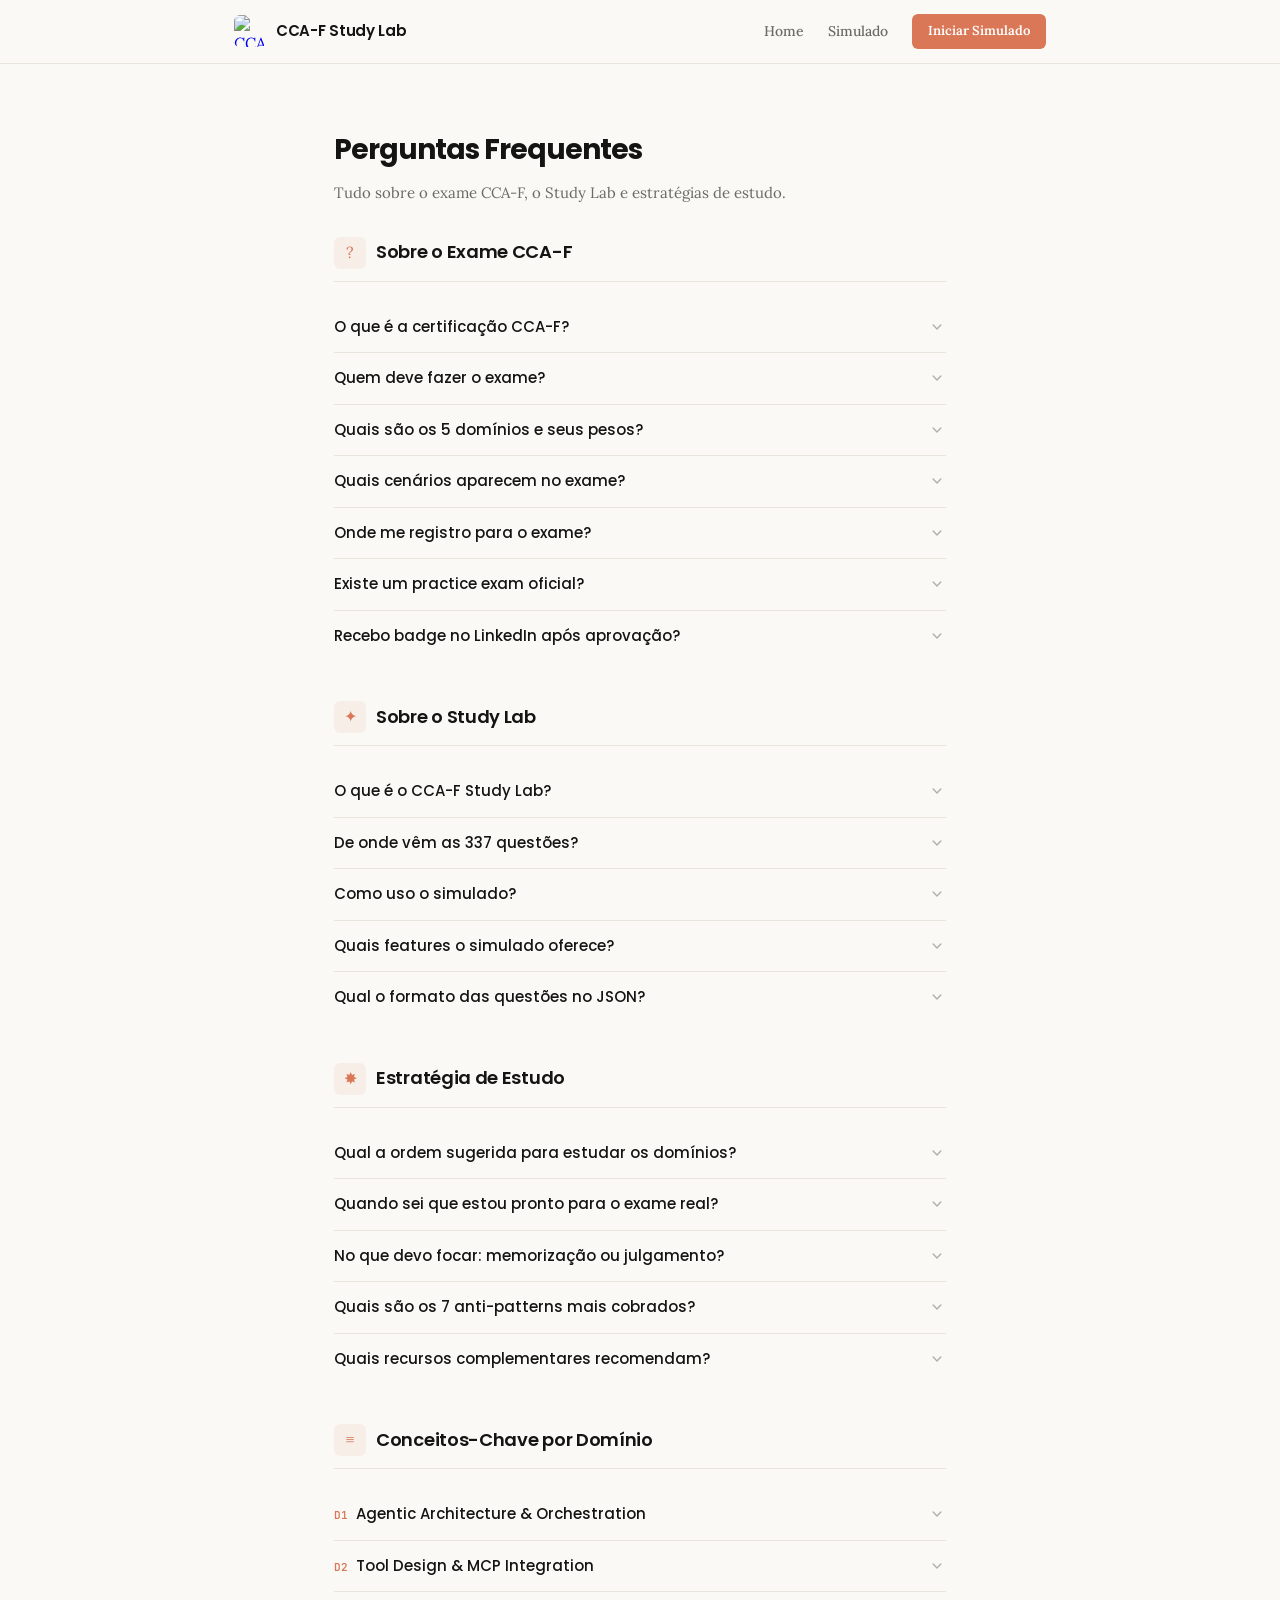
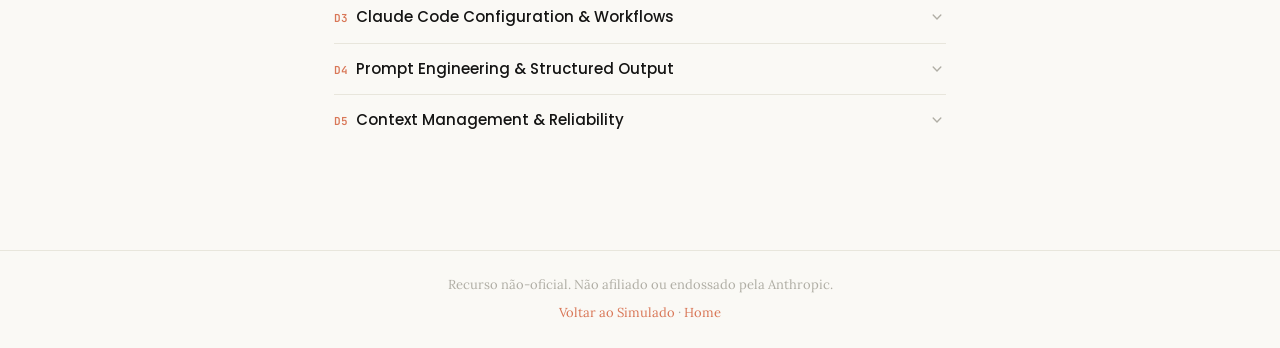
==== commit 9974fc8b: "refactor: extract shared CSS to styles.css - Create styles.css with variables, reset, typography, he" ====
--- a/ccaf-faq.html
+++ b/ccaf-faq.html
@@ -4,9 +4,9 @@
 <meta charset="UTF-8">
 <meta name="viewport" content="width=device-width, initial-scale=1.0">
 <title>CCA-F Study Lab — FAQ</title>
-<link rel="icon" type="image/png" href="[data-uri]" />
+<link rel="icon" type="image/png" href="favicon.png" />
 <meta name="description" content="Simulado interativo com 337 questões para a certificação Claude Certified Architect — Foundations (CCA-F). Cobrindo todos os 5 domínios do exame." />
-<meta name="theme-color" content="#0a0e17" />
+<meta name="theme-color" content="#faf9f5" />
 <meta property="og:title" content="CCA-F Study Lab — Simulado Claude Certified Architect" />
 <meta property="og:description" content="337 questões de prática para a certificação Claude Certified Architect — Foundations. 5 domínios, 6 fontes, score escalado, feedback imediato." />
 <meta property="og:image" content="https://felipebossolani.github.io/claude-certified-architect-foundations-simulado/og-image.png" />
@@ -15,161 +15,98 @@
 <meta name="twitter:title" content="CCA-F Study Lab" />
 <meta name="twitter:description" content="337 questões para a certificação Claude Certified Architect — Foundations" />
 <meta name="twitter:image" content="https://felipebossolani.github.io/claude-certified-architect-foundations-simulado/og-image.png" />
-<link href="https://fonts.googleapis.com/css2?family=JetBrains+Mono:wght@400;500;700&family=Space+Grotesk:wght@400;500;600;700&display=swap" rel="stylesheet">
+<link href="https://fonts.googleapis.com/css2?family=JetBrains+Mono:wght@400;500;700&family=Poppins:wght@400;500;600;700&family=Lora:ital,wght@0,400;0,500;0,600;0,700;1,400;1,500&display=swap" rel="stylesheet">
+<link rel="stylesheet" href="styles.css">
 <style>
-:root {
-  --bg-primary: #0a0e17;
-  --bg-secondary: #111827;
-  --bg-card: #1a2233;
-  --bg-hover: #1e293b;
-  --text-primary: #e2e8f0;
-  --text-secondary: #94a3b8;
-  --text-muted: #64748b;
-  --accent-blue: #3b82f6;
-  --accent-cyan: #06b6d4;
-  --accent-purple: #8b5cf6;
-  --accent-green: #10b981;
-  --accent-red: #ef4444;
-  --accent-amber: #f59e0b;
-  --border: #1e293b;
-  --border-active: #334155;
-  --radius: 12px;
-  --glow-blue: 0 0 20px rgba(59, 130, 246, 0.15);
-}
-* { margin: 0; padding: 0; box-sizing: border-box; }
-body {
-  font-family: 'Space Grotesk', sans-serif;
-  background: var(--bg-primary);
-  color: var(--text-primary);
-  min-height: 100vh;
-  line-height: 1.6;
-}
-code, .mono { font-family: 'JetBrains Mono', monospace; }
-
-/* Header */
-.header {
-  background: linear-gradient(135deg, var(--bg-secondary), var(--bg-card));
-  border-bottom: 1px solid var(--border);
-  padding: 20px 0;
-  position: sticky; top: 0; z-index: 100;
-  backdrop-filter: blur(10px);
-}
-.header-inner {
-  max-width: 900px; margin: 0 auto; padding: 0 24px;
-  display: flex; align-items: center; justify-content: space-between;
-}
-.logo { display: flex; align-items: center; gap: 12px; text-decoration: none; }
-.logo-icon {
-  width: 40px; height: 40px; border-radius: 10px;
-  object-fit: contain;
-}
-.logo-text { font-size: 18px; font-weight: 700; letter-spacing: -0.5px; color: var(--text-primary); }
-.logo-sub { font-size: 12px; color: var(--text-muted); font-weight: 400; }
-.back-link {
-  display: flex; align-items: center; gap: 6px;
-  color: var(--accent-blue); text-decoration: none; font-size: 14px; font-weight: 500;
-  padding: 8px 16px; border-radius: var(--radius);
-  border: 1px solid var(--border); transition: all 0.2s;
-}
-.back-link:hover { border-color: var(--accent-blue); background: rgba(59,130,246,0.08); }
-
-/* Container */
-.container { max-width: 900px; margin: 0 auto; padding: 24px; }
+.hero-title, .section-title { font-family: 'Poppins', Arial, sans-serif; }
+.container { max-width: 660px; }
 
 /* Hero */
 .hero { padding: 40px 0 32px; }
-.hero-title { font-size: 32px; font-weight: 700; letter-spacing: -1px; margin-bottom: 8px; }
-.hero-subtitle { color: var(--text-secondary); font-size: 15px; max-width: 600px; }
+.hero-title {
+  font-family: 'Poppins', Arial, sans-serif;
+  font-size: 28px; font-weight: 700; letter-spacing: -1px; margin-bottom: 8px;
+}
+.hero-subtitle { color: var(--text-secondary); font-size: 15px; }
 
 /* Section */
 .section { margin-bottom: 40px; }
 .section-header {
-  display: flex; align-items: center; gap: 12px; margin-bottom: 20px;
+  display: flex; align-items: center; gap: 10px; margin-bottom: 20px;
   padding-bottom: 12px; border-bottom: 1px solid var(--border);
 }
 .section-icon {
-  width: 36px; height: 36px; border-radius: 10px;
+  width: 32px; height: 32px; border-radius: 6px;
   display: flex; align-items: center; justify-content: center;
-  font-size: 18px; flex-shrink: 0;
-}
-.section-icon.exam { background: rgba(59,130,246,0.15); color: var(--accent-blue); }
-.section-icon.lab { background: rgba(139,92,246,0.15); color: var(--accent-purple); }
-.section-icon.strategy { background: rgba(245,158,11,0.15); color: var(--accent-amber); }
-.section-icon.concepts { background: rgba(16,185,129,0.15); color: var(--accent-green); }
-.section-title { font-size: 20px; font-weight: 700; letter-spacing: -0.5px; }
+  font-size: 16px; flex-shrink: 0;
+  background: rgba(217,119,87,0.08); color: var(--accent-orange);
+}
+.section-title {
+  font-family: 'Poppins', Arial, sans-serif;
+  font-size: 18px; font-weight: 600; letter-spacing: -0.3px;
+}
 
 /* Accordion */
 .faq-item {
-  background: var(--bg-card); border: 1px solid var(--border);
-  border-radius: var(--radius); margin-bottom: 10px;
+  border-bottom: 1px solid var(--border);
   overflow: hidden; transition: border-color 0.2s;
 }
-.faq-item:hover { border-color: var(--border-active); }
-.faq-item.open { border-color: var(--border-active); }
+.faq-item:last-child { border-bottom: none; }
 .faq-question {
-  padding: 16px 20px; cursor: pointer; user-select: none;
+  padding: 14px 0; cursor: pointer; user-select: none;
   display: flex; align-items: center; justify-content: space-between; gap: 16px;
-  font-weight: 600; font-size: 15px; line-height: 1.5;
-}
-.faq-question:hover { background: var(--bg-hover); }
+  font-family: 'Poppins', Arial, sans-serif;
+  font-weight: 500; font-size: 15px; line-height: 1.5;
+}
+.faq-question:hover { color: var(--accent-orange); }
 .faq-chevron {
-  flex-shrink: 0; width: 20px; height: 20px;
+  flex-shrink: 0; width: 18px; height: 18px;
   transition: transform 0.25s ease;
   color: var(--text-muted);
 }
 .faq-item.open .faq-chevron { transform: rotate(180deg); }
-.faq-answer {
-  max-height: 0; overflow: hidden;
-  transition: max-height 0.35s ease;
-}
+.faq-answer { max-height: 0; overflow: hidden; transition: max-height 0.35s ease; }
 .faq-answer-inner {
-  padding: 0 20px 20px;
+  padding: 0 0 16px;
   font-size: 14px; color: var(--text-secondary); line-height: 1.7;
 }
-.faq-answer-inner p { margin-bottom: 12px; }
+.faq-answer-inner p { margin-bottom: 10px; }
 .faq-answer-inner p:last-child { margin-bottom: 0; }
 .faq-answer-inner strong { color: var(--text-primary); }
 .faq-answer-inner code {
-  background: rgba(6,182,212,0.1); padding: 2px 6px; border-radius: 4px;
-  font-size: 13px; color: var(--accent-cyan);
-}
-.faq-answer-inner a { color: var(--accent-blue); text-decoration: none; }
+  background: rgba(106,155,204,0.1); padding: 2px 6px; border-radius: 4px;
+  font-size: 13px; color: #5a87b5;
+}
+.faq-answer-inner a { color: var(--accent-orange); text-decoration: none; }
 .faq-answer-inner a:hover { text-decoration: underline; }
 .faq-answer-inner ul, .faq-answer-inner ol { margin: 8px 0 12px 20px; }
-.faq-answer-inner li { margin-bottom: 6px; }
+.faq-answer-inner li { margin-bottom: 4px; }
 
 /* Domain table */
 .domain-table { width: 100%; border-collapse: collapse; margin: 12px 0; font-size: 13px; }
 .domain-table th {
-  text-align: left; padding: 8px 12px; font-weight: 600;
+  text-align: left; padding: 6px 10px; font-weight: 600;
   border-bottom: 1px solid var(--border); color: var(--text-muted);
   font-family: 'JetBrains Mono', monospace; font-size: 11px; text-transform: uppercase; letter-spacing: 0.5px;
 }
-.domain-table td { padding: 8px 12px; border-bottom: 1px solid var(--border); }
+.domain-table td { padding: 6px 10px; border-bottom: 1px solid var(--border); }
 .domain-badge {
-  padding: 2px 8px; border-radius: 6px; font-size: 11px;
-  font-weight: 600; font-family: 'JetBrains Mono', monospace;
-}
-.d1-badge { background: rgba(59,130,246,0.15); color: var(--accent-blue); }
-.d2-badge { background: rgba(139,92,246,0.15); color: var(--accent-purple); }
-.d3-badge { background: rgba(6,182,212,0.15); color: var(--accent-cyan); }
-.d4-badge { background: rgba(245,158,11,0.15); color: var(--accent-amber); }
-.d5-badge { background: rgba(16,185,129,0.15); color: var(--accent-green); }
+  font-family: 'JetBrains Mono', monospace;
+  font-size: 11px; font-weight: 600; color: var(--accent-orange);
+}
 
 /* Info box */
 .info-box {
-  background: rgba(59,130,246,0.06);
+  background: rgba(106,155,204,0.06);
   border-left: 3px solid var(--accent-blue);
-  border-radius: 0 8px 8px 0;
-  padding: 12px 16px; margin: 12px 0;
-  font-size: 13px;
+  border-radius: 0 6px 6px 0;
+  padding: 10px 14px; margin: 10px 0; font-size: 13px;
 }
 .warning-box {
-  background: rgba(245,158,11,0.06);
-  border-left: 3px solid var(--accent-amber);
-  border-radius: 0 8px 8px 0;
-  padding: 12px 16px; margin: 12px 0;
-  font-size: 13px;
+  background: rgba(217,119,87,0.06);
+  border-left: 3px solid var(--accent-orange);
+  border-radius: 0 6px 6px 0;
+  padding: 10px 14px; margin: 10px 0; font-size: 13px;
 }
 
 /* Concept cards */
@@ -189,16 +126,15 @@
   padding: 24px 0; margin-top: 40px;
   text-align: center; font-size: 13px; color: var(--text-muted);
 }
-.footer a { color: var(--accent-blue); text-decoration: none; }
+.footer a { color: var(--accent-orange); text-decoration: none; }
 .footer a:hover { text-decoration: underline; }
 
 @media (max-width: 640px) {
-  .header-inner { flex-direction: column; gap: 12px; }
-  .hero-title { font-size: 24px; }
-  .faq-question { font-size: 14px; padding: 14px 16px; }
-  .faq-answer-inner { padding: 0 16px 16px; }
-  .domain-table { font-size: 12px; }
-  .domain-table th, .domain-table td { padding: 6px 8px; }
+  .header-inner { gap: 12px; }
+  .hero-title { font-size: 22px; }
+  .faq-question { font-size: 14px; }
+  .nav { gap: 16px; }
+  .nav-cta { padding: 6px 12px; font-size: 12px; }
 }
 </style>
 </head>
@@ -206,12 +142,15 @@
 
 <header class="header">
   <div class="header-inner">
-    <a href="simulado.html" class="logo">
-      <img class="logo-icon" src="[data-uri]" alt="CCA-F Study Lab" />
-      <div><div class="logo-text">CCA-F Study Lab</div><div class="logo-sub">FAQ</div></div>
+    <a href="index.html" class="logo">
+      <img class="logo-icon" src="logo.png" alt="CCA-F" />
+      <span class="logo-text">CCA-F Study Lab</span>
     </a>
-    <a href="simulado.html" class="back-link">Simulado</a>
-    <a href="index.html" class="back-link">Home</a>
+    <nav class="nav">
+      <a href="index.html" class="nav-link">Home</a>
+      <a href="simulado.html" class="nav-link">Simulado</a>
+      <a href="simulado.html" class="nav-cta">Iniciar Simulado</a>
+    </nav>
   </div>
 </header>
 
@@ -226,7 +165,7 @@
   <!-- ═══════════════════════════════════ -->
   <div class="section">
     <div class="section-header">
-      <div class="section-icon exam">?</div>
+      <div class="section-icon">?</div>
       <div class="section-title">Sobre o Exame CCA-F</div>
     </div>
 
@@ -275,11 +214,11 @@
         <table class="domain-table">
           <thead><tr><th>Domínio</th><th>Título</th><th>Peso</th></tr></thead>
           <tbody>
-            <tr><td><span class="domain-badge d1-badge">D1</span></td><td>Agentic Architecture &amp; Orchestration</td><td><strong>27%</strong></td></tr>
-            <tr><td><span class="domain-badge d2-badge">D2</span></td><td>Tool Design &amp; MCP Integration</td><td><strong>18%</strong></td></tr>
-            <tr><td><span class="domain-badge d3-badge">D3</span></td><td>Claude Code Configuration &amp; Workflows</td><td><strong>20%</strong></td></tr>
-            <tr><td><span class="domain-badge d4-badge">D4</span></td><td>Prompt Engineering &amp; Structured Output</td><td><strong>20%</strong></td></tr>
-            <tr><td><span class="domain-badge d5-badge">D5</span></td><td>Context Management &amp; Reliability</td><td><strong>15%</strong></td></tr>
+            <tr><td><span class="domain-badge">D1</span></td><td>Agentic Architecture &amp; Orchestration</td><td><strong>27%</strong></td></tr>
+            <tr><td><span class="domain-badge">D2</span></td><td>Tool Design &amp; MCP Integration</td><td><strong>18%</strong></td></tr>
+            <tr><td><span class="domain-badge">D3</span></td><td>Claude Code Configuration &amp; Workflows</td><td><strong>20%</strong></td></tr>
+            <tr><td><span class="domain-badge">D4</span></td><td>Prompt Engineering &amp; Structured Output</td><td><strong>20%</strong></td></tr>
+            <tr><td><span class="domain-badge">D5</span></td><td>Context Management &amp; Reliability</td><td><strong>15%</strong></td></tr>
           </tbody>
         </table>
         <p>D1 sozinho vale mais de um quarto do exame — é o domínio mais importante.</p>
@@ -344,7 +283,7 @@
   <!-- ═══════════════════════════════════ -->
   <div class="section">
     <div class="section-header">
-      <div class="section-icon lab">&#x2726;</div>
+      <div class="section-icon">&#x2726;</div>
       <div class="section-title">Sobre o Study Lab</div>
     </div>
 
@@ -441,7 +380,7 @@
   <!-- ═══════════════════════════════════ -->
   <div class="section">
     <div class="section-header">
-      <div class="section-icon strategy">&#x2738;</div>
+      <div class="section-icon">&#x2738;</div>
       <div class="section-title">Estratégia de Estudo</div>
     </div>
 
@@ -453,11 +392,11 @@
       <div class="faq-answer"><div class="faq-answer-inner">
         <p><strong>Por peso no exame:</strong></p>
         <ol>
-          <li><span class="domain-badge d1-badge">D1</span> Agentic Architecture — <strong>27%</strong> (maior peso, comece aqui)</li>
-          <li><span class="domain-badge d3-badge">D3</span> Claude Code Config — <strong>20%</strong></li>
-          <li><span class="domain-badge d4-badge">D4</span> Prompt Engineering — <strong>20%</strong></li>
-          <li><span class="domain-badge d2-badge">D2</span> Tool Design &amp; MCP — <strong>18%</strong></li>
-          <li><span class="domain-badge d5-badge">D5</span> Context &amp; Reliability — <strong>15%</strong></li>
+          <li><span class="domain-badge">D1</span> Agentic Architecture — <strong>27%</strong> (maior peso, comece aqui)</li>
+          <li><span class="domain-badge">D3</span> Claude Code Config — <strong>20%</strong></li>
+          <li><span class="domain-badge">D4</span> Prompt Engineering — <strong>20%</strong></li>
+          <li><span class="domain-badge">D2</span> Tool Design &amp; MCP — <strong>18%</strong></li>
+          <li><span class="domain-badge">D5</span> Context &amp; Reliability — <strong>15%</strong></li>
         </ol>
         <p><strong>Alternativa — por familiaridade:</strong> se você já usa Claude Code no dia a dia, comece por D3 para consolidar o que já sabe, e depois ataque D1.</p>
       </div></div>
@@ -526,13 +465,13 @@
   <!-- ═══════════════════════════════════ -->
   <div class="section">
     <div class="section-header">
-      <div class="section-icon concepts">&#x2261;</div>
+      <div class="section-icon">&#x2261;</div>
       <div class="section-title">Conceitos-Chave por Domínio</div>
     </div>
 
     <div class="faq-item">
       <div class="faq-question" onclick="toggle(this)">
-        <span><span class="domain-badge d1-badge">D1</span>&nbsp; Agentic Architecture &amp; Orchestration</span>
+        <span><span class="domain-badge">D1</span>&nbsp; Agentic Architecture &amp; Orchestration</span>
         <svg class="faq-chevron" viewBox="0 0 20 20" fill="currentColor"><path fill-rule="evenodd" d="M5.23 7.21a.75.75 0 011.06.02L10 11.168l3.71-3.938a.75.75 0 111.08 1.04l-4.25 4.5a.75.75 0 01-1.08 0l-4.25-4.5a.75.75 0 01.02-1.06z"/></svg>
       </div>
       <div class="faq-answer"><div class="faq-answer-inner">
@@ -549,7 +488,7 @@
 
     <div class="faq-item">
       <div class="faq-question" onclick="toggle(this)">
-        <span><span class="domain-badge d2-badge">D2</span>&nbsp; Tool Design &amp; MCP Integration</span>
+        <span><span class="domain-badge">D2</span>&nbsp; Tool Design &amp; MCP Integration</span>
         <svg class="faq-chevron" viewBox="0 0 20 20" fill="currentColor"><path fill-rule="evenodd" d="M5.23 7.21a.75.75 0 011.06.02L10 11.168l3.71-3.938a.75.75 0 111.08 1.04l-4.25 4.5a.75.75 0 01-1.08 0l-4.25-4.5a.75.75 0 01.02-1.06z"/></svg>
       </div>
       <div class="faq-answer"><div class="faq-answer-inner">
@@ -565,7 +504,7 @@
 
     <div class="faq-item">
       <div class="faq-question" onclick="toggle(this)">
-        <span><span class="domain-badge d3-badge">D3</span>&nbsp; Claude Code Configuration &amp; Workflows</span>
+        <span><span class="domain-badge">D3</span>&nbsp; Claude Code Configuration &amp; Workflows</span>
         <svg class="faq-chevron" viewBox="0 0 20 20" fill="currentColor"><path fill-rule="evenodd" d="M5.23 7.21a.75.75 0 011.06.02L10 11.168l3.71-3.938a.75.75 0 111.08 1.04l-4.25 4.5a.75.75 0 01-1.08 0l-4.25-4.5a.75.75 0 01.02-1.06z"/></svg>
       </div>
       <div class="faq-answer"><div class="faq-answer-inner">
@@ -581,7 +520,7 @@
 
     <div class="faq-item">
       <div class="faq-question" onclick="toggle(this)">
-        <span><span class="domain-badge d4-badge">D4</span>&nbsp; Prompt Engineering &amp; Structured Output</span>
+        <span><span class="domain-badge">D4</span>&nbsp; Prompt Engineering &amp; Structured Output</span>
         <svg class="faq-chevron" viewBox="0 0 20 20" fill="currentColor"><path fill-rule="evenodd" d="M5.23 7.21a.75.75 0 011.06.02L10 11.168l3.71-3.938a.75.75 0 111.08 1.04l-4.25 4.5a.75.75 0 01-1.08 0l-4.25-4.5a.75.75 0 01.02-1.06z"/></svg>
       </div>
       <div class="faq-answer"><div class="faq-answer-inner">
@@ -597,7 +536,7 @@
 
     <div class="faq-item">
       <div class="faq-question" onclick="toggle(this)">
-        <span><span class="domain-badge d5-badge">D5</span>&nbsp; Context Management &amp; Reliability</span>
+        <span><span class="domain-badge">D5</span>&nbsp; Context Management &amp; Reliability</span>
         <svg class="faq-chevron" viewBox="0 0 20 20" fill="currentColor"><path fill-rule="evenodd" d="M5.23 7.21a.75.75 0 011.06.02L10 11.168l3.71-3.938a.75.75 0 111.08 1.04l-4.25 4.5a.75.75 0 01-1.08 0l-4.25-4.5a.75.75 0 01.02-1.06z"/></svg>
       </div>
       <div class="faq-answer"><div class="faq-answer-inner">
--- a/styles.css
+++ b/styles.css
@@ -0,0 +1,81 @@
+/* ═══════════════════════════════════════
+   Shared styles — CCA-F Study Lab
+   ═══════════════════════════════════════ */
+
+:root {
+  --bg-primary: #faf9f5;
+  --bg-card: #ffffff;
+  --bg-hover: #f5f4f0;
+  --text-primary: #141413;
+  --text-secondary: #6b6a65;
+  --text-muted: #b0aea5;
+  --accent-orange: #d97757;
+  --accent-blue: #6a9bcc;
+  --accent-green: #788c5d;
+  --accent-red: #c45c4a;
+  --border: #e8e6dc;
+  --border-active: #b0aea5;
+  --radius: 8px;
+}
+
+* { margin: 0; padding: 0; box-sizing: border-box; }
+
+body {
+  font-family: 'Lora', Georgia, serif;
+  background: var(--bg-primary);
+  color: var(--text-primary);
+  min-height: 100vh;
+  line-height: 1.6;
+}
+
+h1, h2, h3, h4, h5, h6, .logo-text { font-family: 'Poppins', Arial, sans-serif; }
+code, .mono { font-family: 'JetBrains Mono', monospace; }
+
+/* Header */
+.header {
+  position: sticky; top: 0; z-index: 100;
+  background: var(--bg-primary);
+  border-bottom: 1px solid var(--border);
+  padding: 14px 0;
+}
+.header-inner {
+  max-width: 860px; margin: 0 auto; padding: 0 24px;
+  display: flex; align-items: center; justify-content: space-between;
+}
+.logo { display: flex; align-items: center; gap: 10px; text-decoration: none; }
+.logo-icon { width: 32px; height: 32px; border-radius: 6px; object-fit: contain; }
+.logo-text { font-size: 15px; font-weight: 600; color: var(--text-primary); letter-spacing: -0.3px; }
+
+/* Nav */
+.nav { display: flex; align-items: center; gap: 24px; }
+.nav-link {
+  font-size: 14px; font-weight: 500; color: var(--text-secondary);
+  text-decoration: none; transition: color 0.15s;
+}
+.nav-link:hover { color: var(--text-primary); }
+.nav-cta {
+  font-size: 13px; font-weight: 600; color: white;
+  background: var(--accent-orange); border-radius: 6px;
+  padding: 7px 16px; text-decoration: none; transition: background 0.15s;
+}
+.nav-cta:hover { background: #c4694c; }
+.nav-cta .nav-cta-short { display: none; }
+
+/* Main / Container */
+.main { max-width: 660px; margin: 0 auto; padding: 0 24px; }
+.container { max-width: 860px; margin: 0 auto; padding: 24px; }
+
+/* Footer */
+.footer { border-top: 1px solid var(--border); padding: 32px 0; }
+.footer-inner {
+  max-width: 860px; margin: 0 auto; padding: 0 24px;
+  display: flex; flex-direction: column; align-items: center; gap: 16px;
+}
+.social-links { display: flex; gap: 24px; align-items: center; flex-wrap: wrap; justify-content: center; }
+.social-link {
+  display: flex; align-items: center; gap: 6px;
+  color: var(--text-secondary); text-decoration: none; font-size: 13px; transition: color 0.15s;
+}
+.social-link:hover { color: var(--accent-orange); }
+.social-link svg { width: 16px; height: 16px; fill: currentColor; }
+.footer-disclaimer { font-size: 12px; color: var(--text-muted); text-align: center; }
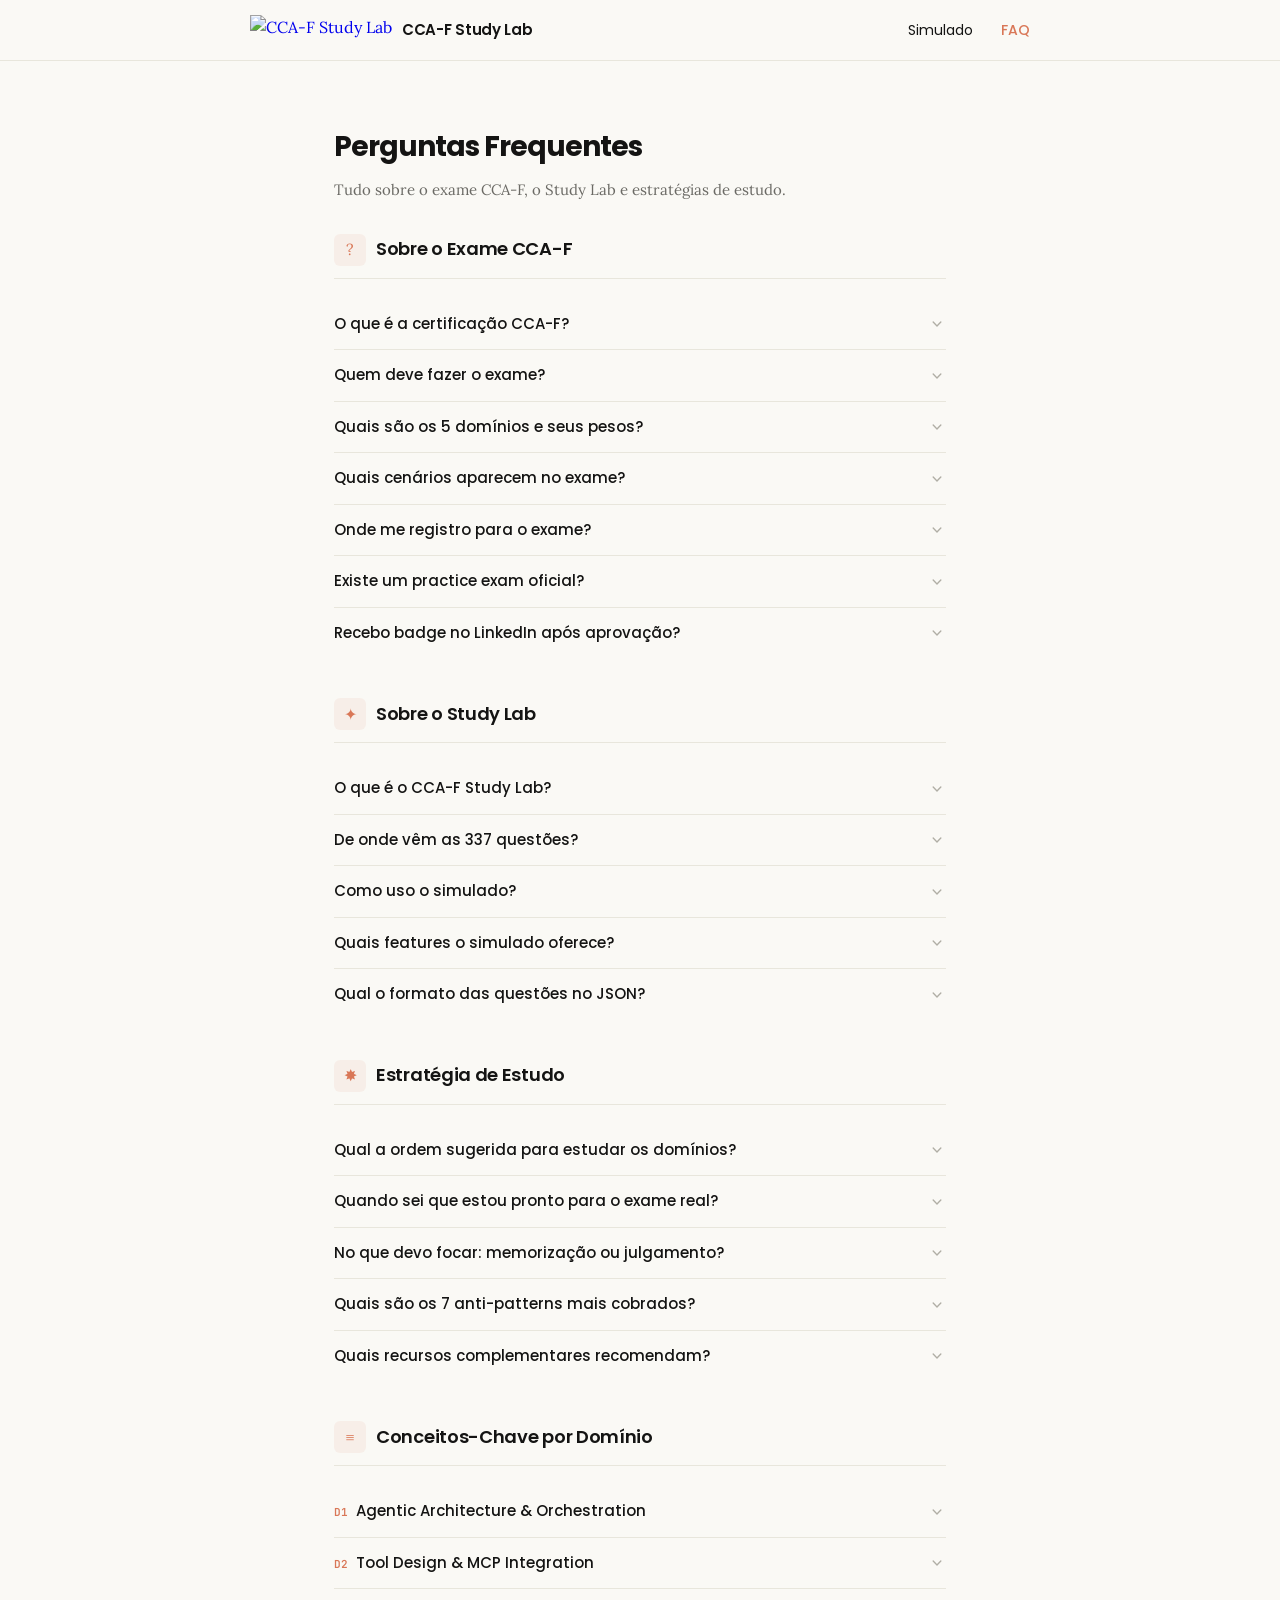
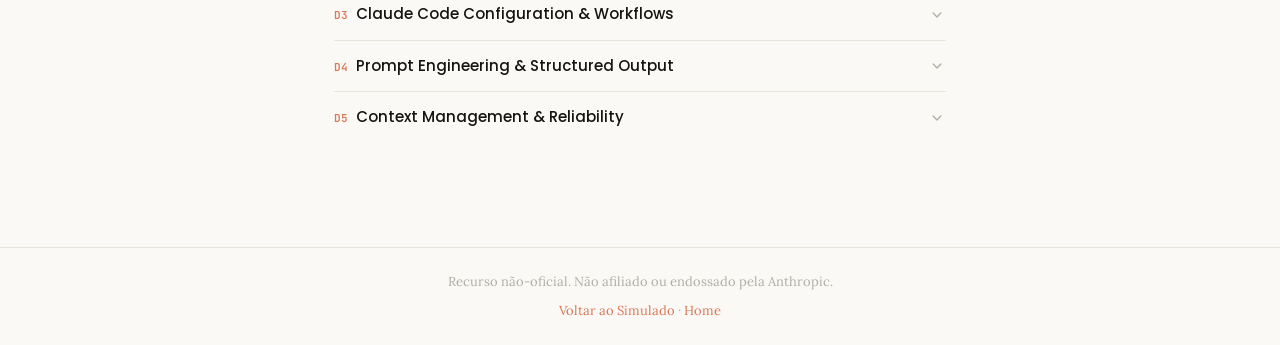
==== commit 5bc983dc: "refactor: header layout matching Anthropic Academy style - Plain text nav links (Simulado, FAQ), no " ====
--- a/ccaf-faq.html
+++ b/ccaf-faq.html
@@ -9,12 +9,12 @@
 <meta name="theme-color" content="#faf9f5" />
 <meta property="og:title" content="CCA-F Study Lab — Simulado Claude Certified Architect" />
 <meta property="og:description" content="337 questões de prática para a certificação Claude Certified Architect — Foundations. 5 domínios, 6 fontes, score escalado, feedback imediato." />
-<meta property="og:image" content="https://felipebossolani.github.io/claude-certified-architect-foundations-simulado/og-image.png" />
+<meta property="og:image" content="https://felipebossolani.github.io/claude-arch/og-image.png" />
 <meta property="og:type" content="website" />
 <meta name="twitter:card" content="summary_large_image" />
 <meta name="twitter:title" content="CCA-F Study Lab" />
 <meta name="twitter:description" content="337 questões para a certificação Claude Certified Architect — Foundations" />
-<meta name="twitter:image" content="https://felipebossolani.github.io/claude-certified-architect-foundations-simulado/og-image.png" />
+<meta name="twitter:image" content="https://felipebossolani.github.io/claude-arch/og-image.png" />
 <link href="https://fonts.googleapis.com/css2?family=JetBrains+Mono:wght@400;500;700&family=Poppins:wght@400;500;600;700&family=Lora:ital,wght@0,400;0,500;0,600;0,700;1,400;1,500&display=swap" rel="stylesheet">
 <link rel="stylesheet" href="styles.css">
 <style>
@@ -134,7 +134,6 @@
   .hero-title { font-size: 22px; }
   .faq-question { font-size: 14px; }
   .nav { gap: 16px; }
-  .nav-cta { padding: 6px 12px; font-size: 12px; }
 }
 </style>
 </head>
@@ -143,21 +142,20 @@
 <header class="header">
   <div class="header-inner">
     <a href="index.html" class="logo">
-      <img class="logo-icon" src="logo.png" alt="CCA-F" />
+      <img class="logo-icon" src="logo.png" alt="CCA-F Study Lab" />
       <span class="logo-text">CCA-F Study Lab</span>
     </a>
     <nav class="nav">
-      <a href="index.html" class="nav-link">Home</a>
       <a href="simulado.html" class="nav-link">Simulado</a>
-      <a href="simulado.html" class="nav-cta">Iniciar Simulado</a>
+      <a href="ccaf-faq.html" class="nav-link nav-link--active">FAQ</a>
     </nav>
   </div>
 </header>
 
 <main class="container">
   <div class="hero">
-    <div class="hero-title">Perguntas Frequentes</div>
-    <div class="hero-subtitle">Tudo sobre o exame CCA-F, o Study Lab e estratégias de estudo.</div>
+    <h1 class="hero-title">Perguntas Frequentes</h1>
+    <p class="hero-subtitle">Tudo sobre o exame CCA-F, o Study Lab e estratégias de estudo.</p>
   </div>
 
   <!-- ═══════════════════════════════════ -->
@@ -166,11 +164,11 @@
   <div class="section">
     <div class="section-header">
       <div class="section-icon">?</div>
-      <div class="section-title">Sobre o Exame CCA-F</div>
-    </div>
-
-    <div class="faq-item">
-      <div class="faq-question" onclick="toggle(this)">
+      <h2 class="section-title">Sobre o Exame CCA-F</h2>
+    </div>
+
+    <div class="faq-item">
+      <div class="faq-question" role="button" tabindex="0" aria-expanded="false">
         O que é a certificação CCA-F?
         <svg class="faq-chevron" viewBox="0 0 20 20" fill="currentColor"><path fill-rule="evenodd" d="M5.23 7.21a.75.75 0 011.06.02L10 11.168l3.71-3.938a.75.75 0 111.08 1.04l-4.25 4.5a.75.75 0 01-1.08 0l-4.25-4.5a.75.75 0 01.02-1.06z"/></svg>
       </div>
@@ -189,7 +187,7 @@
     </div>
 
     <div class="faq-item">
-      <div class="faq-question" onclick="toggle(this)">
+      <div class="faq-question" role="button" tabindex="0" aria-expanded="false">
         Quem deve fazer o exame?
         <svg class="faq-chevron" viewBox="0 0 20 20" fill="currentColor"><path fill-rule="evenodd" d="M5.23 7.21a.75.75 0 011.06.02L10 11.168l3.71-3.938a.75.75 0 111.08 1.04l-4.25 4.5a.75.75 0 01-1.08 0l-4.25-4.5a.75.75 0 01.02-1.06z"/></svg>
       </div>
@@ -206,7 +204,7 @@
     </div>
 
     <div class="faq-item">
-      <div class="faq-question" onclick="toggle(this)">
+      <div class="faq-question" role="button" tabindex="0" aria-expanded="false">
         Quais são os 5 domínios e seus pesos?
         <svg class="faq-chevron" viewBox="0 0 20 20" fill="currentColor"><path fill-rule="evenodd" d="M5.23 7.21a.75.75 0 011.06.02L10 11.168l3.71-3.938a.75.75 0 111.08 1.04l-4.25 4.5a.75.75 0 01-1.08 0l-4.25-4.5a.75.75 0 01.02-1.06z"/></svg>
       </div>
@@ -226,7 +224,7 @@
     </div>
 
     <div class="faq-item">
-      <div class="faq-question" onclick="toggle(this)">
+      <div class="faq-question" role="button" tabindex="0" aria-expanded="false">
         Quais cenários aparecem no exame?
         <svg class="faq-chevron" viewBox="0 0 20 20" fill="currentColor"><path fill-rule="evenodd" d="M5.23 7.21a.75.75 0 011.06.02L10 11.168l3.71-3.938a.75.75 0 111.08 1.04l-4.25 4.5a.75.75 0 01-1.08 0l-4.25-4.5a.75.75 0 01.02-1.06z"/></svg>
       </div>
@@ -245,7 +243,7 @@
     </div>
 
     <div class="faq-item">
-      <div class="faq-question" onclick="toggle(this)">
+      <div class="faq-question" role="button" tabindex="0" aria-expanded="false">
         Onde me registro para o exame?
         <svg class="faq-chevron" viewBox="0 0 20 20" fill="currentColor"><path fill-rule="evenodd" d="M5.23 7.21a.75.75 0 011.06.02L10 11.168l3.71-3.938a.75.75 0 111.08 1.04l-4.25 4.5a.75.75 0 01-1.08 0l-4.25-4.5a.75.75 0 01.02-1.06z"/></svg>
       </div>
@@ -255,7 +253,7 @@
     </div>
 
     <div class="faq-item">
-      <div class="faq-question" onclick="toggle(this)">
+      <div class="faq-question" role="button" tabindex="0" aria-expanded="false">
         Existe um practice exam oficial?
         <svg class="faq-chevron" viewBox="0 0 20 20" fill="currentColor"><path fill-rule="evenodd" d="M5.23 7.21a.75.75 0 011.06.02L10 11.168l3.71-3.938a.75.75 0 111.08 1.04l-4.25 4.5a.75.75 0 01-1.08 0l-4.25-4.5a.75.75 0 01.02-1.06z"/></svg>
       </div>
@@ -268,7 +266,7 @@
     </div>
 
     <div class="faq-item">
-      <div class="faq-question" onclick="toggle(this)">
+      <div class="faq-question" role="button" tabindex="0" aria-expanded="false">
         Recebo badge no LinkedIn após aprovação?
         <svg class="faq-chevron" viewBox="0 0 20 20" fill="currentColor"><path fill-rule="evenodd" d="M5.23 7.21a.75.75 0 011.06.02L10 11.168l3.71-3.938a.75.75 0 111.08 1.04l-4.25 4.5a.75.75 0 01-1.08 0l-4.25-4.5a.75.75 0 01.02-1.06z"/></svg>
       </div>
@@ -284,11 +282,11 @@
   <div class="section">
     <div class="section-header">
       <div class="section-icon">&#x2726;</div>
-      <div class="section-title">Sobre o Study Lab</div>
-    </div>
-
-    <div class="faq-item">
-      <div class="faq-question" onclick="toggle(this)">
+      <h2 class="section-title">Sobre o Study Lab</h2>
+    </div>
+
+    <div class="faq-item">
+      <div class="faq-question" role="button" tabindex="0" aria-expanded="false">
         O que é o CCA-F Study Lab?
         <svg class="faq-chevron" viewBox="0 0 20 20" fill="currentColor"><path fill-rule="evenodd" d="M5.23 7.21a.75.75 0 011.06.02L10 11.168l3.71-3.938a.75.75 0 111.08 1.04l-4.25 4.5a.75.75 0 01-1.08 0l-4.25-4.5a.75.75 0 01.02-1.06z"/></svg>
       </div>
@@ -301,7 +299,7 @@
     </div>
 
     <div class="faq-item">
-      <div class="faq-question" onclick="toggle(this)">
+      <div class="faq-question" role="button" tabindex="0" aria-expanded="false">
         De onde vêm as 337 questões?
         <svg class="faq-chevron" viewBox="0 0 20 20" fill="currentColor"><path fill-rule="evenodd" d="M5.23 7.21a.75.75 0 011.06.02L10 11.168l3.71-3.938a.75.75 0 111.08 1.04l-4.25 4.5a.75.75 0 01-1.08 0l-4.25-4.5a.75.75 0 01.02-1.06z"/></svg>
       </div>
@@ -322,7 +320,7 @@
     </div>
 
     <div class="faq-item">
-      <div class="faq-question" onclick="toggle(this)">
+      <div class="faq-question" role="button" tabindex="0" aria-expanded="false">
         Como uso o simulado?
         <svg class="faq-chevron" viewBox="0 0 20 20" fill="currentColor"><path fill-rule="evenodd" d="M5.23 7.21a.75.75 0 011.06.02L10 11.168l3.71-3.938a.75.75 0 111.08 1.04l-4.25 4.5a.75.75 0 01-1.08 0l-4.25-4.5a.75.75 0 01.02-1.06z"/></svg>
       </div>
@@ -338,7 +336,7 @@
     </div>
 
     <div class="faq-item">
-      <div class="faq-question" onclick="toggle(this)">
+      <div class="faq-question" role="button" tabindex="0" aria-expanded="false">
         Quais features o simulado oferece?
         <svg class="faq-chevron" viewBox="0 0 20 20" fill="currentColor"><path fill-rule="evenodd" d="M5.23 7.21a.75.75 0 011.06.02L10 11.168l3.71-3.938a.75.75 0 111.08 1.04l-4.25 4.5a.75.75 0 01-1.08 0l-4.25-4.5a.75.75 0 01.02-1.06z"/></svg>
       </div>
@@ -354,7 +352,7 @@
     </div>
 
     <div class="faq-item">
-      <div class="faq-question" onclick="toggle(this)">
+      <div class="faq-question" role="button" tabindex="0" aria-expanded="false">
         Qual o formato das questões no JSON?
         <svg class="faq-chevron" viewBox="0 0 20 20" fill="currentColor"><path fill-rule="evenodd" d="M5.23 7.21a.75.75 0 011.06.02L10 11.168l3.71-3.938a.75.75 0 111.08 1.04l-4.25 4.5a.75.75 0 01-1.08 0l-4.25-4.5a.75.75 0 01.02-1.06z"/></svg>
       </div>
@@ -381,11 +379,11 @@
   <div class="section">
     <div class="section-header">
       <div class="section-icon">&#x2738;</div>
-      <div class="section-title">Estratégia de Estudo</div>
-    </div>
-
-    <div class="faq-item">
-      <div class="faq-question" onclick="toggle(this)">
+      <h2 class="section-title">Estratégia de Estudo</h2>
+    </div>
+
+    <div class="faq-item">
+      <div class="faq-question" role="button" tabindex="0" aria-expanded="false">
         Qual a ordem sugerida para estudar os domínios?
         <svg class="faq-chevron" viewBox="0 0 20 20" fill="currentColor"><path fill-rule="evenodd" d="M5.23 7.21a.75.75 0 011.06.02L10 11.168l3.71-3.938a.75.75 0 111.08 1.04l-4.25 4.5a.75.75 0 01-1.08 0l-4.25-4.5a.75.75 0 01.02-1.06z"/></svg>
       </div>
@@ -403,7 +401,7 @@
     </div>
 
     <div class="faq-item">
-      <div class="faq-question" onclick="toggle(this)">
+      <div class="faq-question" role="button" tabindex="0" aria-expanded="false">
         Quando sei que estou pronto para o exame real?
         <svg class="faq-chevron" viewBox="0 0 20 20" fill="currentColor"><path fill-rule="evenodd" d="M5.23 7.21a.75.75 0 011.06.02L10 11.168l3.71-3.938a.75.75 0 111.08 1.04l-4.25 4.5a.75.75 0 01-1.08 0l-4.25-4.5a.75.75 0 01.02-1.06z"/></svg>
       </div>
@@ -416,7 +414,7 @@
     </div>
 
     <div class="faq-item">
-      <div class="faq-question" onclick="toggle(this)">
+      <div class="faq-question" role="button" tabindex="0" aria-expanded="false">
         No que devo focar: memorização ou julgamento?
         <svg class="faq-chevron" viewBox="0 0 20 20" fill="currentColor"><path fill-rule="evenodd" d="M5.23 7.21a.75.75 0 011.06.02L10 11.168l3.71-3.938a.75.75 0 111.08 1.04l-4.25 4.5a.75.75 0 01-1.08 0l-4.25-4.5a.75.75 0 01.02-1.06z"/></svg>
       </div>
@@ -427,7 +425,7 @@
     </div>
 
     <div class="faq-item">
-      <div class="faq-question" onclick="toggle(this)">
+      <div class="faq-question" role="button" tabindex="0" aria-expanded="false">
         Quais são os 7 anti-patterns mais cobrados?
         <svg class="faq-chevron" viewBox="0 0 20 20" fill="currentColor"><path fill-rule="evenodd" d="M5.23 7.21a.75.75 0 011.06.02L10 11.168l3.71-3.938a.75.75 0 111.08 1.04l-4.25 4.5a.75.75 0 01-1.08 0l-4.25-4.5a.75.75 0 01.02-1.06z"/></svg>
       </div>
@@ -445,7 +443,7 @@
     </div>
 
     <div class="faq-item">
-      <div class="faq-question" onclick="toggle(this)">
+      <div class="faq-question" role="button" tabindex="0" aria-expanded="false">
         Quais recursos complementares recomendam?
         <svg class="faq-chevron" viewBox="0 0 20 20" fill="currentColor"><path fill-rule="evenodd" d="M5.23 7.21a.75.75 0 011.06.02L10 11.168l3.71-3.938a.75.75 0 111.08 1.04l-4.25 4.5a.75.75 0 01-1.08 0l-4.25-4.5a.75.75 0 01.02-1.06z"/></svg>
       </div>
@@ -466,11 +464,11 @@
   <div class="section">
     <div class="section-header">
       <div class="section-icon">&#x2261;</div>
-      <div class="section-title">Conceitos-Chave por Domínio</div>
-    </div>
-
-    <div class="faq-item">
-      <div class="faq-question" onclick="toggle(this)">
+      <h2 class="section-title">Conceitos-Chave por Domínio</h2>
+    </div>
+
+    <div class="faq-item">
+      <div class="faq-question" role="button" tabindex="0" aria-expanded="false">
         <span><span class="domain-badge">D1</span>&nbsp; Agentic Architecture &amp; Orchestration</span>
         <svg class="faq-chevron" viewBox="0 0 20 20" fill="currentColor"><path fill-rule="evenodd" d="M5.23 7.21a.75.75 0 011.06.02L10 11.168l3.71-3.938a.75.75 0 111.08 1.04l-4.25 4.5a.75.75 0 01-1.08 0l-4.25-4.5a.75.75 0 01.02-1.06z"/></svg>
       </div>
@@ -487,7 +485,7 @@
     </div>
 
     <div class="faq-item">
-      <div class="faq-question" onclick="toggle(this)">
+      <div class="faq-question" role="button" tabindex="0" aria-expanded="false">
         <span><span class="domain-badge">D2</span>&nbsp; Tool Design &amp; MCP Integration</span>
         <svg class="faq-chevron" viewBox="0 0 20 20" fill="currentColor"><path fill-rule="evenodd" d="M5.23 7.21a.75.75 0 011.06.02L10 11.168l3.71-3.938a.75.75 0 111.08 1.04l-4.25 4.5a.75.75 0 01-1.08 0l-4.25-4.5a.75.75 0 01.02-1.06z"/></svg>
       </div>
@@ -503,7 +501,7 @@
     </div>
 
     <div class="faq-item">
-      <div class="faq-question" onclick="toggle(this)">
+      <div class="faq-question" role="button" tabindex="0" aria-expanded="false">
         <span><span class="domain-badge">D3</span>&nbsp; Claude Code Configuration &amp; Workflows</span>
         <svg class="faq-chevron" viewBox="0 0 20 20" fill="currentColor"><path fill-rule="evenodd" d="M5.23 7.21a.75.75 0 011.06.02L10 11.168l3.71-3.938a.75.75 0 111.08 1.04l-4.25 4.5a.75.75 0 01-1.08 0l-4.25-4.5a.75.75 0 01.02-1.06z"/></svg>
       </div>
@@ -519,7 +517,7 @@
     </div>
 
     <div class="faq-item">
-      <div class="faq-question" onclick="toggle(this)">
+      <div class="faq-question" role="button" tabindex="0" aria-expanded="false">
         <span><span class="domain-badge">D4</span>&nbsp; Prompt Engineering &amp; Structured Output</span>
         <svg class="faq-chevron" viewBox="0 0 20 20" fill="currentColor"><path fill-rule="evenodd" d="M5.23 7.21a.75.75 0 011.06.02L10 11.168l3.71-3.938a.75.75 0 111.08 1.04l-4.25 4.5a.75.75 0 01-1.08 0l-4.25-4.5a.75.75 0 01.02-1.06z"/></svg>
       </div>
@@ -535,7 +533,7 @@
     </div>
 
     <div class="faq-item">
-      <div class="faq-question" onclick="toggle(this)">
+      <div class="faq-question" role="button" tabindex="0" aria-expanded="false">
         <span><span class="domain-badge">D5</span>&nbsp; Context Management &amp; Reliability</span>
         <svg class="faq-chevron" viewBox="0 0 20 20" fill="currentColor"><path fill-rule="evenodd" d="M5.23 7.21a.75.75 0 011.06.02L10 11.168l3.71-3.938a.75.75 0 111.08 1.04l-4.25 4.5a.75.75 0 01-1.08 0l-4.25-4.5a.75.75 0 01.02-1.06z"/></svg>
       </div>
@@ -566,11 +564,17 @@
   if (isOpen) {
     answer.style.maxHeight = '0';
     item.classList.remove('open');
+    el.setAttribute('aria-expanded', 'false');
   } else {
     answer.style.maxHeight = answer.scrollHeight + 'px';
     item.classList.add('open');
+    el.setAttribute('aria-expanded', 'true');
   }
 }
+document.querySelectorAll('.faq-question').forEach(q => {
+  q.addEventListener('click', () => toggle(q));
+  q.addEventListener('keydown', e => { if (e.key === 'Enter' || e.key === ' ') { e.preventDefault(); toggle(q); } });
+});
 </script>
 </body>
 </html>
--- a/styles.css
+++ b/styles.css
@@ -36,30 +36,25 @@
   position: sticky; top: 0; z-index: 100;
   background: var(--bg-primary);
   border-bottom: 1px solid var(--border);
-  padding: 14px 0;
 }
 .header-inner {
-  max-width: 860px; margin: 0 auto; padding: 0 24px;
+  max-width: 860px; margin: 0 auto; padding: 0 40px;
   display: flex; align-items: center; justify-content: space-between;
+  height: 60px;
 }
 .logo { display: flex; align-items: center; gap: 10px; text-decoration: none; }
-.logo-icon { width: 32px; height: 32px; border-radius: 6px; object-fit: contain; }
+.logo-icon { height: 30px; width: auto; object-fit: contain; }
 .logo-text { font-size: 15px; font-weight: 600; color: var(--text-primary); letter-spacing: -0.3px; }
 
 /* Nav */
-.nav { display: flex; align-items: center; gap: 24px; }
+.nav { display: flex; align-items: center; gap: 28px; }
 .nav-link {
-  font-size: 14px; font-weight: 500; color: var(--text-secondary);
+  font-family: 'Poppins', Arial, sans-serif;
+  font-size: 14px; font-weight: 400; color: var(--text-primary);
   text-decoration: none; transition: color 0.15s;
 }
-.nav-link:hover { color: var(--text-primary); }
-.nav-cta {
-  font-size: 13px; font-weight: 600; color: white;
-  background: var(--accent-orange); border-radius: 6px;
-  padding: 7px 16px; text-decoration: none; transition: background 0.15s;
-}
-.nav-cta:hover { background: #c4694c; }
-.nav-cta .nav-cta-short { display: none; }
+.nav-link:hover { color: var(--accent-orange); }
+.nav-link--active { color: var(--accent-orange); font-weight: 500; }
 
 /* Main / Container */
 .main { max-width: 660px; margin: 0 auto; padding: 0 24px; }
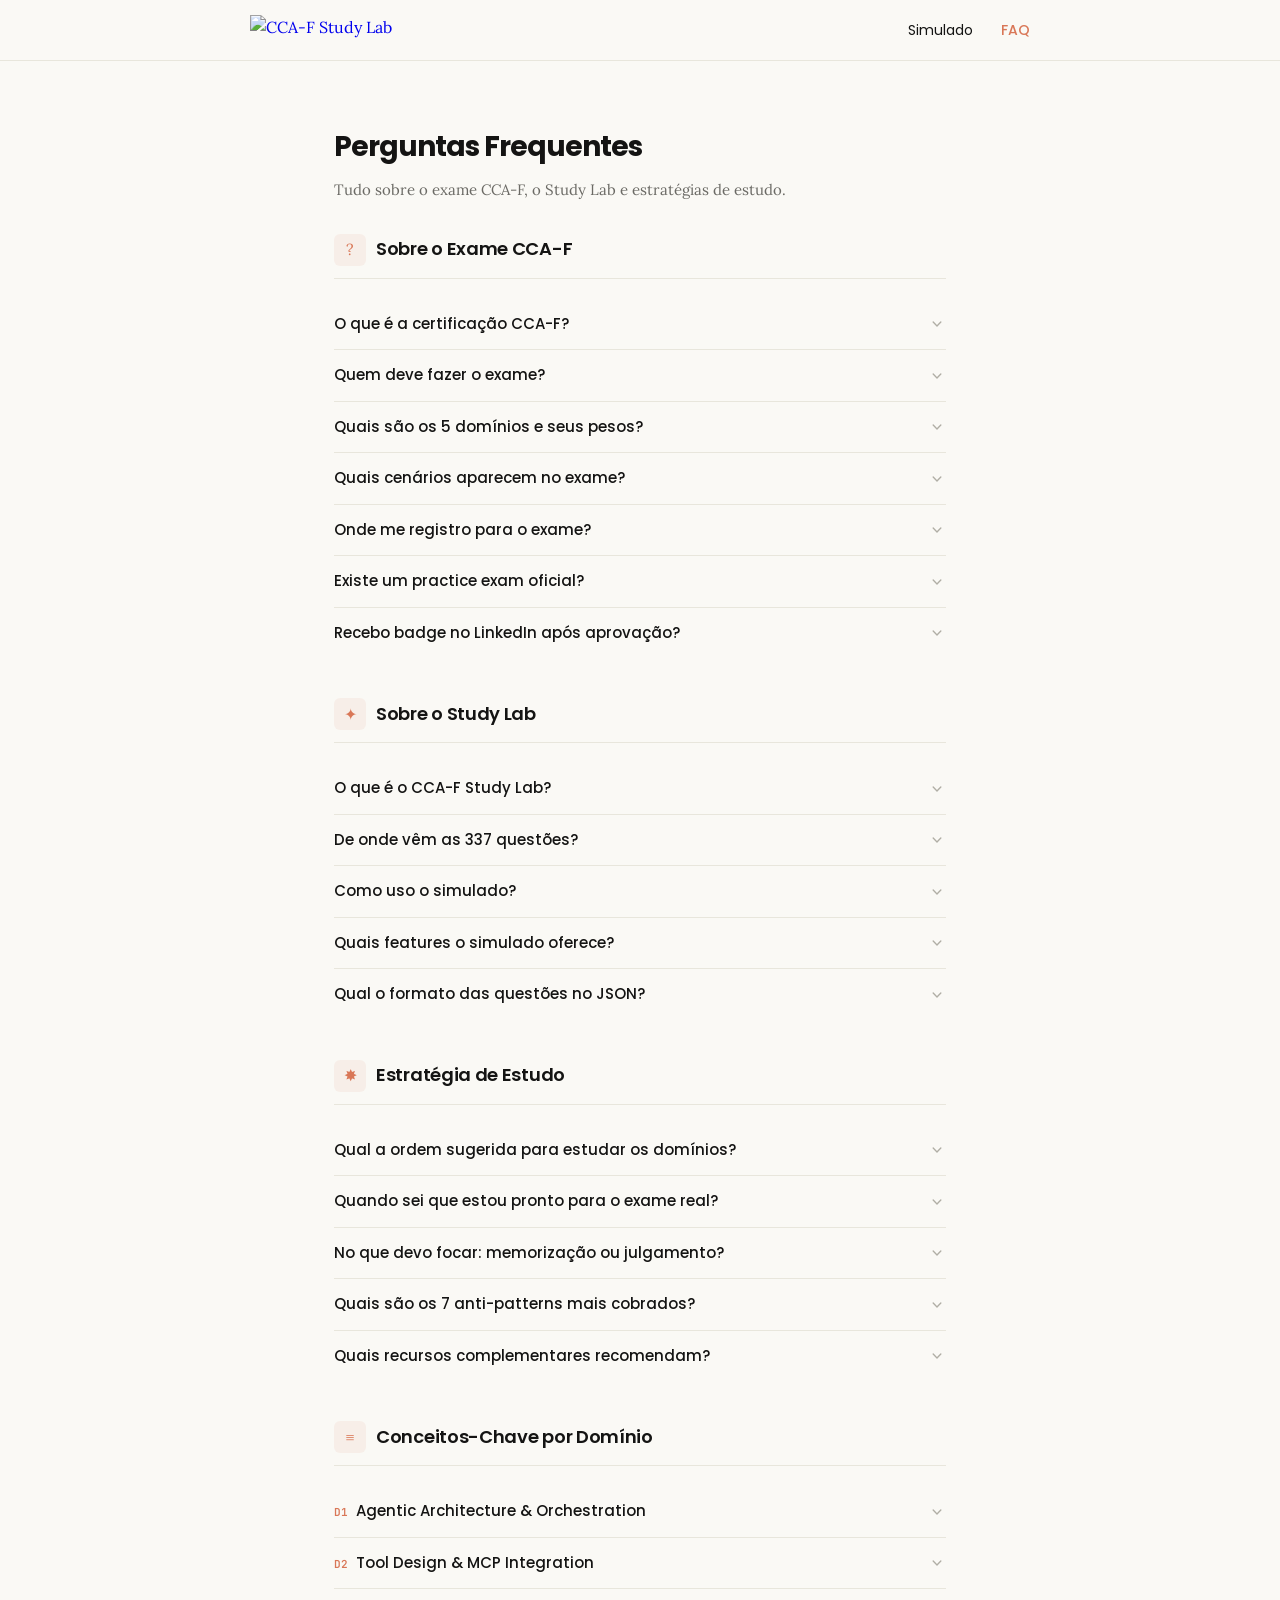
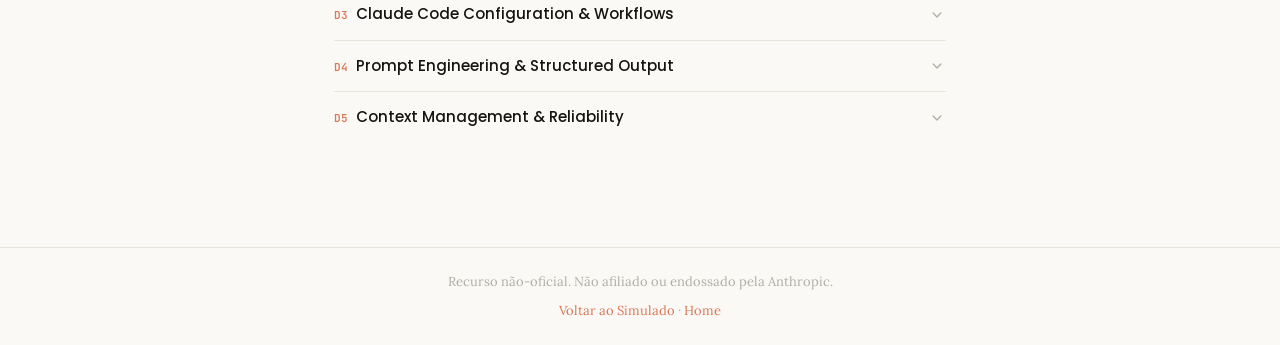
==== commit 8d078d98: "fix: remove logo text from header, keep only logo image" ====
--- a/ccaf-faq.html
+++ b/ccaf-faq.html
@@ -143,7 +143,6 @@
   <div class="header-inner">
     <a href="index.html" class="logo">
       <img class="logo-icon" src="logo.png" alt="CCA-F Study Lab" />
-      <span class="logo-text">CCA-F Study Lab</span>
     </a>
     <nav class="nav">
       <a href="simulado.html" class="nav-link">Simulado</a>
